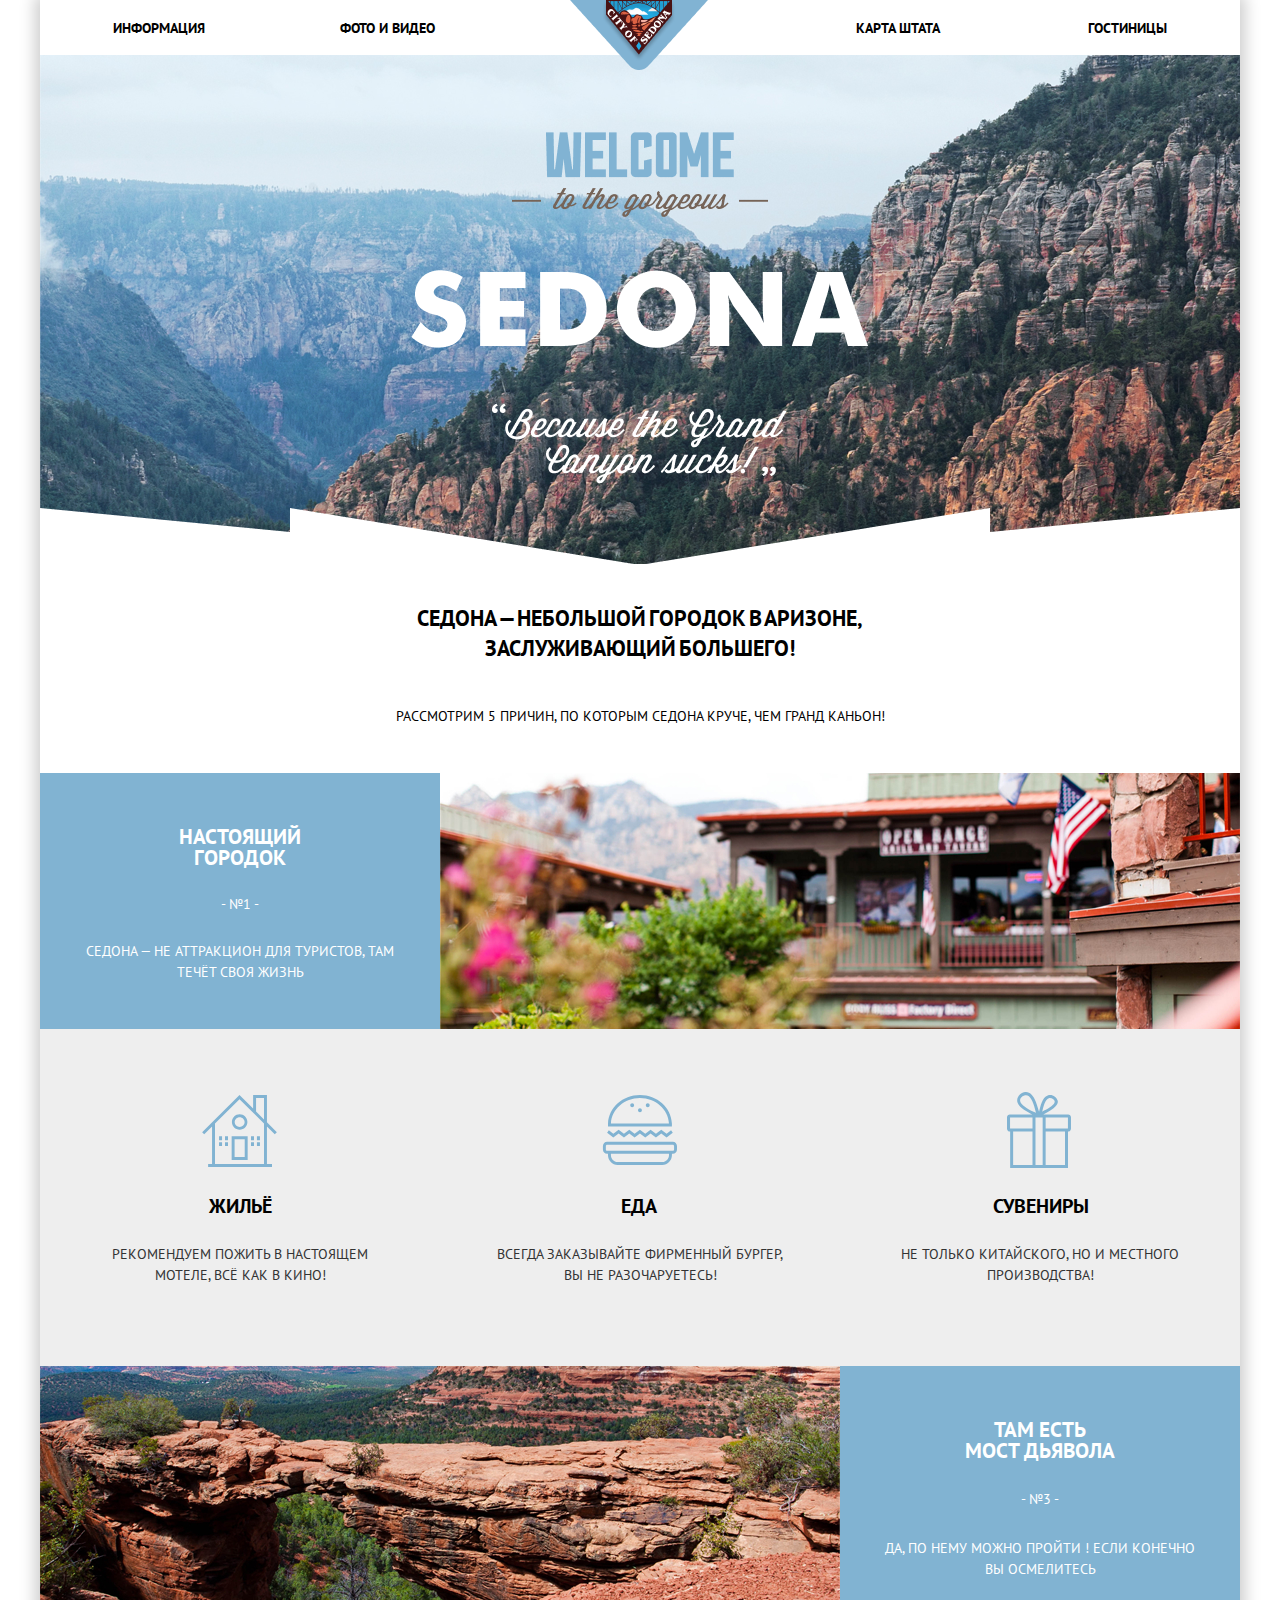
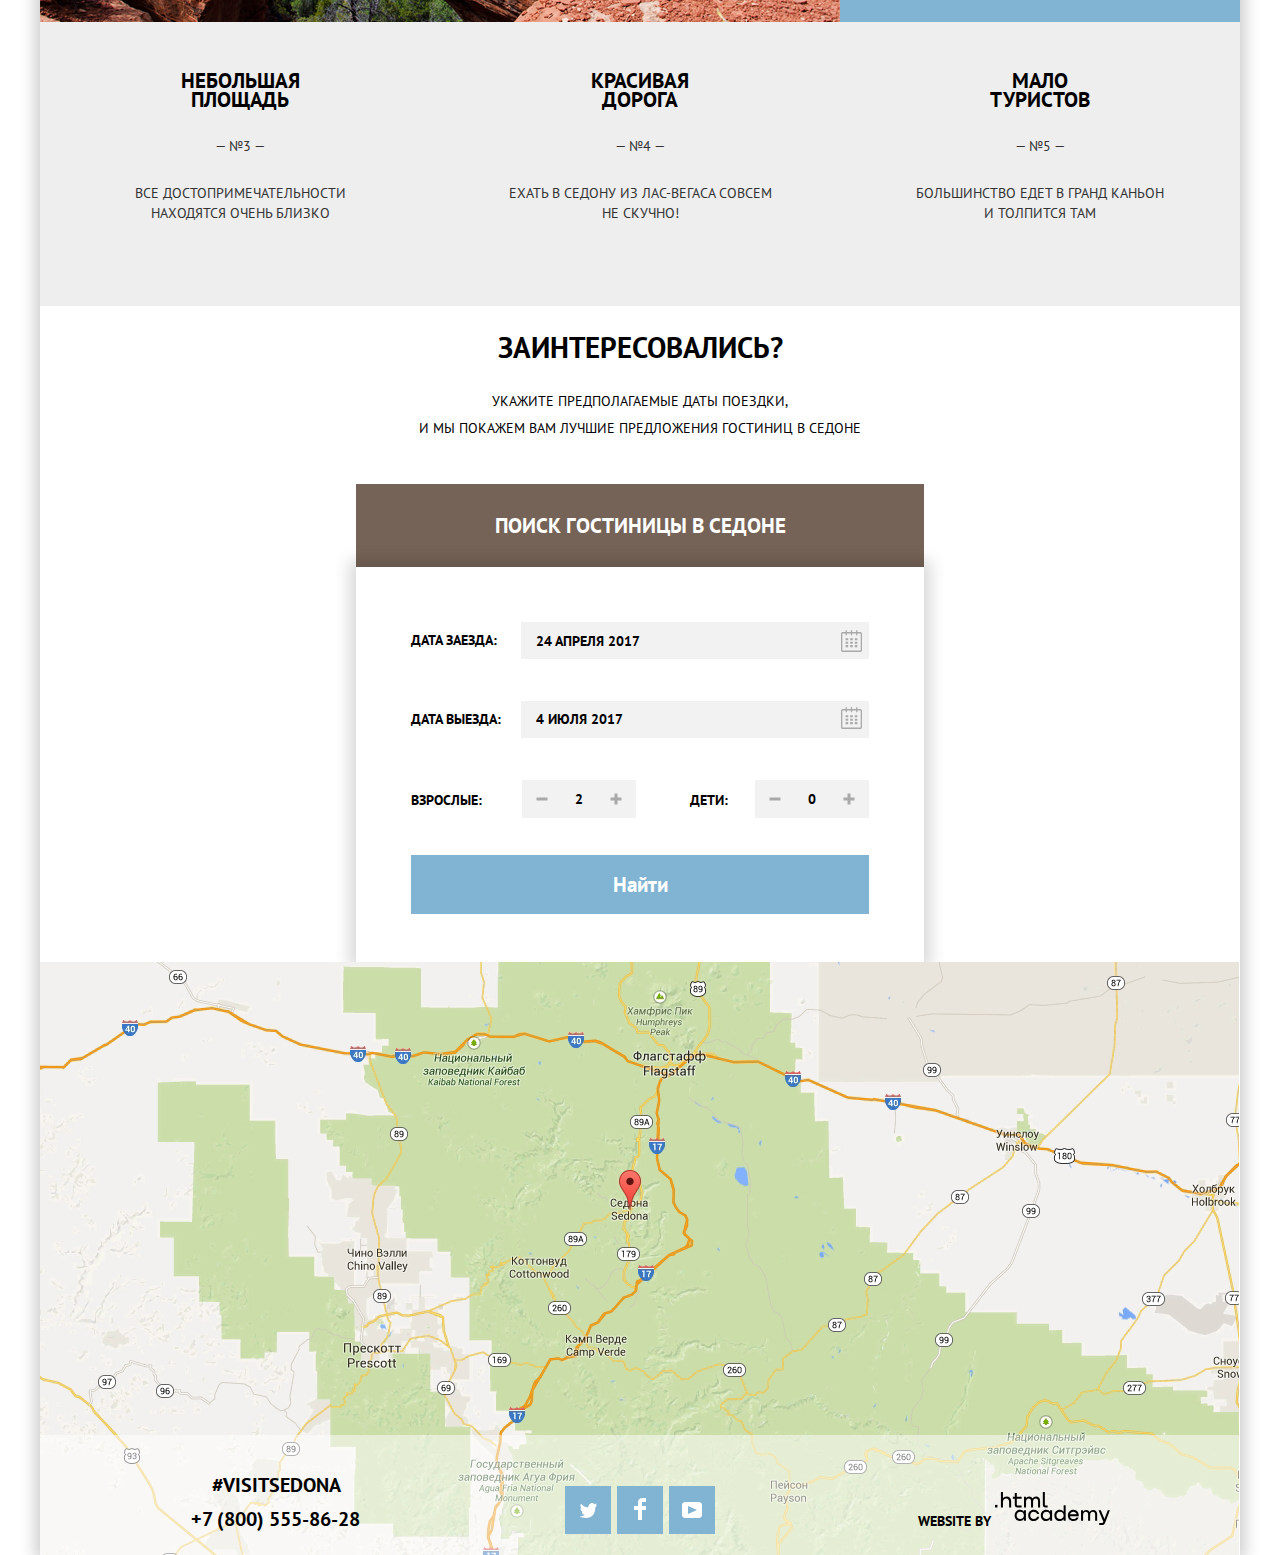
==== index.html @ 6f99e071 "Оформление контента" ====
<!DOCTYPE html>
<html class="page" lang="ru">
  <head>
    <meta charset="utf-8" />
    <title>HTML Academy: Седона</title>
    <link rel="icon" href="images/favicon/favicon.ico" />
    <link rel="preconnect" href="https://fonts.gstatic.com" />
    <link
      href="https://fonts.googleapis.com/css2?family=PT+Sans&display=swap"
      rel="stylesheet"
    />
    <link href="normalize.css" rel="stylesheet" />
    <link href="styles/style.css" rel="stylesheet" />
  </head>

  <body class="page-body">
    <div class="container">
      <header class="main-header width-site">
        <div class="header-logo">
          <a class="main-header-logo" href="index.html">
            <img
              aria-label="Ссылка на главную страницу"
              src="images/logo.png"
              width="138"
              height="70"
              alt="Логотип проекта Седона"
            />
          </a>
        </div>
        <div class="header-inner">
          <nav class="main-navigation">
            <ul class="site-navigation">
              <li><a href="blank.html">Информация</a></li>
              <li><a href="blank.html">Фото и видео</a></li>
              <li><a href="blank.html">Карта штата</a></li>
              <li><a href="catalog.html">Гостиницы</a></li>
            </ul>
          </nav>
        </div>
      </header>

      <main class="container width-site">
        <a class="welcome-img">
          <img src="images/welcome.png" alt="welcome" />
        </a>
        <div class="welcome">
          <h1>
            Седона — небольшой городок в Аризоне,<br />заслуживающий большего!
          </h1>
          <p class="welcome-p">
            Рассмотрим 5 причин, по которым Седона круче, чем гранд каньон!
          </p>
        </div>
        <section class="features">
          <div class="sedona-1">
            <h1>Настоящий<br />городок</h1>
            <p>- №1 -</p>
            <p>
              Седона — не аттракцион для туристов, там<br />течёт своя жизнь
            </p>
          </div>
          <a class="photo">
            <img
              src="images/image_1.jpg"
              width="800"
              height="256"
              alt="Фото атракциона"
            />
          </a>
        </section>
        <section class="ability-3">
          <h2 hidden>Возможности</h2>
          <ul class="features-list">
            <li class="icon-live">
              <a>
                <img
                  class="icons"
                  src="images/icons/icon_1.svg"
                  width="75"
                  height="72"
                  alt="Иконка жилья"
                />
              </a>
              <h1 class="sedona-center icons-text-1">Жильё</h1>
              <p class="sedona-2">
                Рекомендуем пожить в настоящем<br />мотеле, всё как в кино!
              </p>
            </li>
            <li class="icon-burger">
              <a>
                <img
                  class="icons"
                  src="images/icons/icon_2.svg"
                  width="75"
                  height="70"
                  alt="Иконка еды-бургер"
                />
              </a>
              <h1 class="sedona-center icons-text-2">Еда</h1>
              <p class="sedona-2">
                Всегда заказывайте фирменный бургер,<br />вы не разочаруетесь!
              </p>
            </li>
            <li class="icon-souvenirs">
              <a>
                <img
                  class="icons icons-3"
                  src="images/icons/icon_3.svg"
                  width="64"
                  height="77"
                  alt="Иконка сувениры-подарок"
                />
              </a>
              <h1 class="sedona-center icons-text-3">Сувениры</h1>
              <p class="sedona-2">
                Не только китайского, но и местного<br />производства!
              </p>
            </li>
          </ul>
        </section>
        <section class="bridge">
          <a class="bridge-photo">
            <img
              src="images/image_2.jpg"
              width="800"
              height="256"
              alt="фотка мост дьявола"
            />
          </a>
          <div class="sedona-22">
            <h1>Там есть<br />Мост дьявола</h1>
            <p>- №3 -</p>
            <p>Да, по нему можно пройти ! Если конечно<br />вы осмелитесь</p>
          </div>
        </section>
        <section class="news">
          <ul class="news-list">
            <li class="road">
              <h3>Небольшая<br />площадь</h3>
              <p class="news-1">— №3 —</p>
              <p class="news-1">
                Все достопримечательности<br />находятся очень близко
              </p>
            </li>
            <li class="good-road">
              <h3>Красивая<br />дорога</h3>
              <p class="news-1">— №4 —</p>
              <p class="news-1">
                Ехать в седону из лас-вегаса совсем<br />не скучно!
              </p>
            </li>
            <li class="few-tourists">
              <h3>Мало<br />туристов</h3>
              <p class="news-1">— №5 —</p>
              <p class="news-1">
                Большинство едет в гранд каньон<br />и толпится там
              </p>
            </li>
          </ul>
        </section>
        <section>
          <div class="inter">
            <h3>Заинтересовались?</h3>
          </div>
          <div class="inter-2">
            <p>
              Укажите предполагаемые даты поездки,<br />и мы покажем вам лучшие
              предложения гостиниц в седоне
            </p>
          </div>
          <a
            class="button-search-hotel"
            href="blank.html"
            aria-label="Кнопка Поиск гостиницы в Седоне"
            >ПОИСК ГОСТИНИЦЫ В Cедоне</a
          >
        </section>
        <section class="modal">
          <form
            class="search-form search-form-visible"
            action="#"
            method="post"
          >
            <label class="entry" for="date-of-entry">
              Дата заезда:
              <a class="date-of-entry-cal" href="#"
                ><span class="icon-calendar"></span
              ></a>
            </label>
            <input
              type="text"
              name="date-of-entry"
              value="24 апреля 2017"
              id="date-of-entry"
            />
            <div class="icon-calendar">
              <svg
                tabindex="1"
                class="icon-calendar"
                width="21"
                height="23"
                viewBox="0 0 21 23"
                xmlns="http://www.w3.org/2000/svg"
              >
                <path
                  fill-rule="evenodd"
                  clip-rule="evenodd"
                  d="M16.406 3.02498H19.251C20.217 3.02498 21 3.84698 21 4.86198V21.164C21 22.179 20.217 23 19.251 23H1.75C0.784 23 0 22.179 0 21.164V4.86198C0 3.84698 0.784 3.02498 1.75 3.02498H4.593V1.64798C4.593 1.26698 4.887 0.958984 5.25 0.958984C5.612 0.958984 5.906 1.26698 5.906 1.64798V3.02498H9.844V1.64798C9.844 1.26698 10.138 0.958984 10.501 0.958984C10.862 0.958984 11.156 1.26698 11.156 1.64798V3.02498H15.094V1.64798C15.094 1.26698 15.387 0.958984 15.75 0.958984C16.112 0.958984 16.406 1.26698 16.406 1.64798V3.02498ZM19.5646 21.484C19.6466 21.3979 19.691 21.2828 19.688 21.164H19.689V4.86198C19.689 4.60898 19.493 4.40298 19.252 4.40298H16.407V5.78098C16.407 6.16198 16.113 6.46998 15.751 6.46998C15.388 6.46998 15.095 6.16198 15.095 5.78098V4.40298H11.157V5.78098C11.157 6.16198 10.863 6.46998 10.502 6.46998C10.139 6.46998 9.845 6.16198 9.845 5.78098V4.40298H5.907V5.78098C5.907 6.16198 5.613 6.46998 5.251 6.46998C4.888 6.46998 4.594 6.16198 4.594 5.78098V4.40298H1.75C1.50263 4.40953 1.30696 4.61458 1.312 4.86198V21.164C1.30696 21.4114 1.50263 21.6164 1.75 21.623H19.251C19.3698 21.6201 19.4826 21.5701 19.5646 21.484Z"
                />
                <path
                  fill-rule="evenodd"
                  clip-rule="evenodd"
                  d="M4.59399 9.2251H7.21899V11.2911H4.59399V9.2251ZM4.59399 12.6681H7.21899V14.7351H4.59399V12.6681ZM7.21899 16.1121H4.59399V18.1781H7.21899V16.1121ZM9.18799 16.1121H11.813V18.1781H9.18799V16.1121ZM11.813 12.6681H9.18799V14.7351H11.813V12.6681ZM9.18799 9.2251H11.813V11.2911H9.18799V9.2251ZM16.406 16.1121H13.781V18.1781H16.406V16.1121ZM13.781 12.6681H16.406V14.7351H13.781V12.6681ZM16.406 9.2251H13.781V11.2911H16.406V9.2251Z"
                />
              </svg>
              </div>
            <label class="departure" for="date-of-departure">
              Дата выезда:
              <a class="date-of-departure-cal" href="#"
                ><span class="icon-calendar"></span
              ></a>
            </label>
            <input
              type="text"
              name="date-of-departure"
              value="4 июля 2017"
              id="date-of-departure"
            />
            <div class="icon-calendar-2">
              <svg
                tabindex="1"
                class="icon-calendar-2"
                width="21"
                height="23"
                viewBox="0 0 21 23"
                xmlns="http://www.w3.org/2000/svg"
              >
                <path
                  fill-rule="evenodd"
                  clip-rule="evenodd"
                  d="M16.406 3.02498H19.251C20.217 3.02498 21 3.84698 21 4.86198V21.164C21 22.179 20.217 23 19.251 23H1.75C0.784 23 0 22.179 0 21.164V4.86198C0 3.84698 0.784 3.02498 1.75 3.02498H4.593V1.64798C4.593 1.26698 4.887 0.958984 5.25 0.958984C5.612 0.958984 5.906 1.26698 5.906 1.64798V3.02498H9.844V1.64798C9.844 1.26698 10.138 0.958984 10.501 0.958984C10.862 0.958984 11.156 1.26698 11.156 1.64798V3.02498H15.094V1.64798C15.094 1.26698 15.387 0.958984 15.75 0.958984C16.112 0.958984 16.406 1.26698 16.406 1.64798V3.02498ZM19.5646 21.484C19.6466 21.3979 19.691 21.2828 19.688 21.164H19.689V4.86198C19.689 4.60898 19.493 4.40298 19.252 4.40298H16.407V5.78098C16.407 6.16198 16.113 6.46998 15.751 6.46998C15.388 6.46998 15.095 6.16198 15.095 5.78098V4.40298H11.157V5.78098C11.157 6.16198 10.863 6.46998 10.502 6.46998C10.139 6.46998 9.845 6.16198 9.845 5.78098V4.40298H5.907V5.78098C5.907 6.16198 5.613 6.46998 5.251 6.46998C4.888 6.46998 4.594 6.16198 4.594 5.78098V4.40298H1.75C1.50263 4.40953 1.30696 4.61458 1.312 4.86198V21.164C1.30696 21.4114 1.50263 21.6164 1.75 21.623H19.251C19.3698 21.6201 19.4826 21.5701 19.5646 21.484Z"
                />
                <path
                  fill-rule="evenodd"
                  clip-rule="evenodd"
                  d="M4.59399 9.2251H7.21899V11.2911H4.59399V9.2251ZM4.59399 12.6681H7.21899V14.7351H4.59399V12.6681ZM7.21899 16.1121H4.59399V18.1781H7.21899V16.1121ZM9.18799 16.1121H11.813V18.1781H9.18799V16.1121ZM11.813 12.6681H9.18799V14.7351H11.813V12.6681ZM9.18799 9.2251H11.813V11.2911H9.18799V9.2251ZM16.406 16.1121H13.781V18.1781H16.406V16.1121ZM13.781 12.6681H16.406V14.7351H13.781V12.6681ZM16.406 9.2251H13.781V11.2911H16.406V9.2251Z"
                />
              </svg>
            </div>
            <div class="adults">
              <label for="adults">Взрослые:</label>
              <div class="quantity-controls">
                <button class="quantity-less" type="button" title="Меньше">Меньше</button>
                <input type="text" name="adults" id="adults" value="2">
                <button class="quantity-more" type="button" title="Больше">Больше</button>
              </div>
            </div>
            <div class="children">
              <label for="children">Дети:</label>
              <div class="quantity-controls">
                <button class="quantity-less" type="button" title="Меньше">Меньше</button>
                <input type="text" name="children" id="children" value="0">
                <button class="quantity-more" type="button" title="Больше">Больше</button>
              </div>
            </div>
            <button class="btn modal-search-btn" type="submit">
              Найти
            </button>
          </form>
          <a class="map">
            <img src="images/map.jpg" alt="map" />
          </a>
        </section>
      </main>
      <footer class="main-footer">
        <div class="footer-wrapper">
          <section class="footer-contacts">
            <h1>#VISITSEDONA</h1>
            <div>
              <a
                class="footer-phone"
                href="tel:+78005558628"
                aria-label="Номер телефона +78005558628"
                >+7 (800) 555-86-28</a
              >
            </div>
          </section>
          <section class="footer-all">
            <ul class="social-button">
              <li>
                <a class="twitter" href="#">
                  <svg
                    aria-label="логотип twitter"
                    width="17"
                    height="16"
                    viewBox="0 0 17 16"
                    xmlns="http://www.w3.org/2000/svg"
                  >
                    <path
                      d="M10.95 1.14409C12.635 0.648089 13.934 1.41409 14.527 2.32309C15.2 2.09209 15.858 1.84209 16.538 1.61509C16.5249 2.30145 16.2117 2.94761 15.681 3.38309C16.366 3.55309 16.985 2.89209 16.985 2.89209C16.816 3.89209 15.979 4.68009 15.422 4.91609C15.191 11.6661 12.247 16.1331 5.34501 15.9981H4.89901C4.48901 15.9981 0.735007 15.5381 0.00100708 14.1111C2.27201 14.3071 3.89401 13.6891 4.69401 12.9341C3.73401 12.6341 2.01501 12.4571 1.71501 9.98409C2.06401 10.0901 2.27901 10.2121 2.90501 10.1031C1.70501 9.24709 0.374007 8.53009 0.448007 6.33009C0.733007 6.65809 1.51501 6.86609 1.78801 6.80209C1.08501 6.56109 -0.181993 3.44209 0.894007 1.85009C2.71201 3.70409 4.62901 5.45609 8.04601 5.62309C8.25401 3.33009 9.18301 1.79309 10.95 1.14409Z"
                      fill="white"
                    />
                  </svg>
                </a>
              </li>
              <li>
                <a class="fb" href="#">
                  <svg
                    aria-label="Логотип Facebook"
                    width="12"
                    height="22"
                    viewBox="0 0 12 22"
                    xmlns="http://www.w3.org/2000/svg"
                  >
                    <path
                      d="M12 4V0H8C5.79086 0 4 1.79086 4 4V8H0V12H4V22H8V12H12V8H8V4H12Z"
                      fill="white"
                    />
                  </svg>
                </a>
              </li>
              <li>
                <a class="youtube" href="#">
                  <svg
                    aria-label="Логотип youtube"
                    width="20"
                    height="16"
                    viewBox="0 0 20 16"
                    xmlns="http://www.w3.org/2000/svg"
                  >
                    <path
                      fill-rule="evenodd"
                      clip-rule="evenodd"
                      d="M3 0H17C18.65 0 20 1.35 20 3V13C20 14.65 18.65 16 17 16H3C1.35 16 0 14.65 0 13V3C0 1.35 1.35 0 3 0ZM6.027 4.002V11.998L15.014 8L6.027 4.002Z"
                      fill="white"
                    />
                  </svg>
                </a>
              </li>
            </ul>
          </section>
          <div class="footer-name">
            <a class="footer-copyright" href="#">
              <b class="website">website by</b>
              <svg
                width="115"
                height="34"
                viewBox="0 0 115 34"
                xmlns="http://www.w3.org/2000/svg"
              >
                <g clip-path="url(#clip0)">
                  <path d="M0 12.8806V15.4567H2.45789V12.8806H0Z" />
                  <path
                    d="M11.6466 4.52965C10.0863 4.52965 8.82534 5.23807 8.03454 6.26851H7.94905V0H5.91864V15.4566H7.94905V10.1541C7.94905 8.02886 9.27418 6.50466 11.2191 6.50466C13.0572 6.50466 14.1258 7.87858 14.1258 9.72478V15.4566H16.1563V9.35984C16.1563 6.41878 14.3396 4.52965 11.6466 4.52965Z"
                  />
                  <path
                    d="M26.6171 4.8303H21.8083V1.07349H19.7778V4.8303H17.8543V6.80531H19.7778V12.7947C19.7778 14.5121 20.7396 15.4567 22.4708 15.4567H26.6171V13.4602H22.8769C22.193 13.4602 21.8083 13.0738 21.8083 12.4083V6.80531H26.6171V4.8303Z"
                  />
                  <path
                    d="M41.1215 4.55103C39.497 4.55103 38.2576 5.34532 37.5736 6.61191H37.5095C36.8897 5.3668 35.7356 4.55103 34.154 4.55103C32.7434 4.55103 31.6746 5.30238 31.0336 6.35431H30.948V4.83011H29.0031V15.4565H31.0336V10.0038C31.0336 8.00729 32.0806 6.54752 33.6624 6.50458C35.1584 6.46164 36.0347 7.53502 36.0347 9.14507V15.4565H38.0652V9.83203C38.0652 7.44915 39.4758 6.50458 40.6941 6.50458C42.1688 6.50458 43.0452 7.53502 43.0452 9.14507V15.4565H45.0754V8.9304C45.0754 6.35431 43.6221 4.55103 41.1215 4.55103Z"
                  />
                  <path
                    d="M47.8272 12.7088C47.8272 14.4476 48.8104 15.4566 50.627 15.4566H52.636V13.4816H50.9262C50.2422 13.4816 49.8574 13.0952 49.8574 12.4297V0H47.8272V12.7088Z"
                  />
                  <path
                    d="M28.9048 19.7063H28.8192C28.027 18.6392 26.7424 17.8923 25.0295 17.8709C21.882 17.8282 19.6338 20.1544 19.6338 23.441C19.6338 26.749 21.9248 29.0752 25.008 29.0326C26.7637 29.0111 28.027 28.2215 28.8192 27.0903H28.9048V28.7336H30.9176V18.1697H28.9048V19.7063ZM25.3077 27.0691C23.081 27.0691 21.6679 25.4471 21.6679 23.441C21.6679 21.435 23.081 19.813 25.3077 19.813C27.4703 19.813 28.8836 21.435 28.8836 23.441C28.8836 25.4259 27.4703 27.0691 25.3077 27.0691Z"
                  />
                  <path
                    d="M44.2094 22.0111C43.7169 19.6208 41.5972 17.8708 38.8138 17.8708C35.4523 17.8708 33.2042 20.3251 33.2042 23.4409C33.2042 26.5567 35.4523 29.0325 38.8138 29.0325C41.5972 29.0325 43.7169 27.2397 44.2094 24.8281H42.0898C41.6616 26.1727 40.3983 27.0903 38.8353 27.0903C36.6513 27.0903 35.238 25.447 35.238 23.4409C35.238 21.4349 36.6513 19.8129 38.8353 19.8129C40.4624 19.8129 41.6616 20.7733 42.0898 22.0111H44.2094Z"
                  />
                  <path
                    d="M55.0836 19.7063H54.998C54.2058 18.6392 52.921 17.8923 51.208 17.8709C48.0606 17.8282 45.8125 20.1544 45.8125 23.441C45.8125 26.749 48.1035 29.0752 51.1866 29.0326C52.9425 29.0111 54.2058 28.2215 54.998 27.0903H55.0836V28.7336H57.0962V18.1697H55.0836V19.7063ZM51.4865 27.0691C49.2596 27.0691 47.8465 25.4471 47.8465 23.441C47.8465 21.435 49.2596 19.813 51.4865 19.813C53.6491 19.813 55.0621 21.435 55.0621 23.441C55.0621 25.4259 53.6491 27.0691 51.4865 27.0691Z"
                  />
                  <path
                    d="M68.6538 19.813H68.5682C67.776 18.6819 66.4483 17.8923 64.7568 17.871C61.6738 17.8283 59.3827 20.1545 59.3827 23.4624C59.3827 26.749 61.6309 29.0753 64.7783 29.0326C66.4483 29.0111 67.776 28.2642 68.5468 27.1972H68.6538V28.7336H70.6665V13.3679H68.6538V19.813ZM65.0568 27.0904C62.8298 27.0904 61.4168 25.4685 61.4168 23.4624C61.4168 21.4563 62.8298 19.8343 65.0568 19.8343C67.2193 19.8343 68.6324 21.4776 68.6324 23.4624C68.6324 25.4685 67.2193 27.0904 65.0568 27.0904Z"
                  />
                  <path
                    d="M78.3297 17.8708C75.0752 17.8708 72.8483 20.3678 72.8483 23.4623C72.8483 26.4714 74.9467 29.0325 78.3724 29.0325C80.8561 29.0325 82.8475 27.6879 83.5541 25.447H81.4342C80.9634 26.4502 79.8286 27.0903 78.4582 27.0903C76.5312 27.0903 75.1608 25.8098 75.0109 24.1666H83.7682C84.0464 20.6452 81.8412 17.8708 78.3297 17.8708ZM78.2868 19.8129C79.9783 19.8129 81.2416 20.8586 81.5627 22.3739H75.0538C75.3535 20.88 76.6168 19.8129 78.2868 19.8129Z"
                  />
                  <path
                    d="M98.1985 17.8921C96.5713 17.8921 95.3295 18.6817 94.6443 19.9409H94.5799C93.9591 18.703 92.8029 17.8921 91.2184 17.8921C89.8054 17.8921 88.7347 18.639 88.0924 19.6848H88.0068V18.1695H86.0583V28.7334H88.0924V23.3128C88.0924 21.328 89.1417 19.8768 90.7261 19.8341C92.2247 19.7915 93.1028 20.8585 93.1028 22.4591V28.7334H95.1368V23.1421C95.1368 20.7732 96.5499 19.8341 97.7703 19.8341C99.2477 19.8341 100.125 20.8585 100.125 22.4591V28.7334H102.16V22.2457C102.16 19.6848 100.704 17.8921 98.1985 17.8921Z"
                  />
                  <path
                    d="M109.441 27.0477L105.801 18.1697H103.553L108.392 29.7368L108.371 29.7794C108.028 30.6544 107.643 30.9745 106.701 30.9745H104.196V33.0019H106.701C108.542 33.0019 109.527 32.1696 110.212 30.3769L114.88 18.1697H112.803L109.441 27.0477Z"
                  />
                </g>
                <defs>
                  <clipPath id="clip0">
                    <rect width="115" height="33.0294" fill="white" />
                  </clipPath>
                </defs>
              </svg>
            </a>
          </div>
        </div>
      </footer>
    </div>
  </body>
</html>
---- styles/style.css ----
:root {
  --basic-black: #000000;
  --basic-gray: #333333;
  --basic-ligt-blue: #137daa;
  --basic-hover: #669ec0;
  --basic-darker-blue: #81b3d2;
  --blue: #5496bd;
  --basic-white: #ffffff;
  --basic-gray-white: #f2f2f2;
  --basic-extra-gray: #cacaca;
  --basic-ligt-gray: #a9a9a9;
  --basic-gray-light: #ababab;
  --color-white: #bdbbbc;
  --basic-brown: #491213;
  --light-brown: #766357;
  --light-brown-two: #604e43;
  --light-brown-three: #503e33;
}
body {
  min-width: 1200px;
  margin: 0;
  padding: 0;
  font-family: "PT Sans", Arial, sans-serif;
  font-size: 14px;
  line-height: 21px;
  color: var(--basic-black);
  text-transform: uppercase;
  background-color: var(--basic-white);
  min-height: 100%;
  display: grid;
  grid-template-rows: min-content 1fr min-content;
  align-content: start;
}

.page {
  height: 100%;
}

a {
  text-decoration: none;
}

img {
  max-width: 100%;
  height: auto;
}

.main-navigation {
  font-size: 14px;
  line-height: 26px;
  padding: 0 70px;
  color: var(--basic-black);
  background-color: transparent;
}

.site-navigation,
.news-list,
.social-button,
.examples-house-hotel,
.sort a,
.ability-list,
.sort {
  list-style: none;
}

.examples-house-hotel {
  display: block;
  margin: 0;
}

.site-navigation-current a:not([href]) {
  background-color: var(--basic-white);
}

.site-navigation a,
.user-navigation a,
.website {
  color: var(--basic-black);
}

.site-navigation a:hover,
.house:hover {
  color: var(--basic-darker-blue);
}

nav {
  display: block;
}

.header-logo {
  position: absolute;
  top: 0;
  left: 0;
  right: 0;
  margin: auto;
  width: 140px;
}

.sort a {
  color: var(--basic-black);
  opacity: 0.3;
  text-decoration: underline;
  text-decoration-style: dotted;
}

.sort a:hover {
  color: var(--basic-darker-blue);
  opacity: 1;
  text-decoration: underline;
  text-decoration-style: dotted;
}

.sort a:focus {
  color: var(--basic-black);
  opacity: 1;
  text-decoration: underline;
  text-decoration-style: dotted;
}

.site-navigation a:focus,
.house:focus h3 {
  color: var(--basic-black);
  mix-blend-mode: normal;
  opacity: 0.3;
}

.main-footer {
  color: var(--basic-black);
  background-color: var(--basic-white);
  display: grid;
  grid-template-columns: 1fr 1fr 1fr;
  grid-template-areas: "footer-contacts social-button footer-copyrigh";
  align-items: center;
  position: relative;
  z-index: 1;
  width: 1200px;
  margin: 0 auto;
  margin-right: auto;
  margin-left: auto;
}

.footer-phone,
.sedona-center {
  color: var(--basic-black);
  margin-left: -21px;
  font-size: 20px;
}

.sedona-2 {
  color: #333333;
}

.footer-wrapper {
  bottom: 0;
  height: 120px;
  background: rgba(255, 255, 255, 0.5);
  -webkit-box-align: center;
  -ms-flex-align: center;
  align-items: center;
  display: flex;
  margin-top: -120px;
  width: 1200px;
  margin-left: auto;
  display: grid;
  grid-template-columns: 1fr 1fr 1fr;
  grid-template-areas: "footer-contacts social-button footer-copyrigh";
  align-items: center;
}

.map img {
  display: block;
}

.button-house-1 {
  background-color: var(--basic-darker-blue);
  width: 110px;
  height: 27px;
  text-align: center;
  margin-bottom: 3px;
  margin-right: 6px;
  border: 0;
  color: var(--basic-white);
  font-size: 14px;
  line-height: 21px;
  text-transform: uppercase;
  font-weight: bold;
}

.button-house-2 {
  background-color: var(--light-brown);
  width: 142px;
  height: 27px;
  text-align: center;
  margin-right: -28px;
  border: 0;
  color: var(--basic-white);
  font-size: 14px;
  line-height: 21px;
  text-transform: uppercase;
  font-weight: bold;
}

.bh {
  margin-left: 30px;
  display: flex;
  margin-bottom: 8px;
}

.button-house-2:hover {
  background-color: var(--light-brown-two);
  cursor: pointer;
}

.button-house-2:focus {
  background-color: var(--light-brown-three);
}

.button-house-1:hover {
  background-color: var(--basic-hover);
  cursor: pointer;
}

.button-house-1:focus {
  background-color: var(--blue);
}

.icons {
  margin-left: -2px;
  margin-top: 6px;
}

.icons-3 {
  margin-top: 3px;
}

.map {
  position: relative;
}

.button-search-hotel {
  background-color: var(--light-brown);
  color: var(--basic-white);
  max-width: 568px;
  width: 100%;
  display: block;
  text-align: center;
  margin-top: 42px;
  font-size: 21px;
  font-weight: bold;
  line-height: 31px;
  padding: 26px 0;
  position: relative;
  left: 50%;
  transform: translate(-50%, 0);
}

.button-search-hotel:hover {
  background-color: var(--light-brown-two);
}

.house,
.footer-shell {
  color: var(--basic-black);
  list-style: none;
  font-size: 18px;
}

.inter {
  text-align: center;
  font-size: 25px;
  line-height: 24px;
  font-style: normal;
}

.inter h3 {
  font-weight: 700;
}

.inter-2 {
  text-align: center;
  font-family: "PT Sans", Arial, sans-serif;
  font-style: normal;
  font-size: 14px;
  line-height: 27px;
  color: #000000;
}

.twitter {
  background-color: var(--basic-darker-blue);
  background-position: center;
  background-size: cover;
  width: 46px;
  max-height: 48px;
  display: block;
  text-align: center;
  padding: 16px 0;
  box-sizing: border-box;
  margin-right: 6px;
}

.fb {
  background-color: var(--basic-darker-blue);
  background-position: center;
  background-size: cover;
  width: 46px;
  max-height: 48px;
  display: block;
  text-align: center;
  padding: 12px 0;
  box-sizing: border-box;
  margin-right: 6px;
}

.youtube {
  background-color: var(--basic-darker-blue);
  background-position: center;
  background-size: cover;
  width: 46px;
  max-height: 48px;
  display: block;
  text-align: center;
  padding: 16px 0;
  box-sizing: border-box;
}

.twitter:hover,
.fb:hover,
.youtube:hover {
  background-color: var(--basic-hover);
}

.twitter:focus,
.fb:focus,
.youtube:focus {
  background: var(--blue);
}

.footer-copyright:hover {
  color: var(--basic-darker-blue);
}

.lol {
  padding: 0;
  margin: 0;
  background-position: center;
  background-size: cover;
}

.footer-copyright:hover {
  fill: var(--basic-darker-blue);
}

.footer-copyright:focus {
  fill: var(--color-white);
}

.main-header {
  margin-bottom: 70px;
  display: grid;
  position: relative;
  font-weight: bold;
  box-shadow: 0px -10px 15px 10px rgb(0 1 1 / 20%);
}

.main-header ul {
  display: flex;
  margin: 0;
}

ul {
  padding: 0;
  align-items: center;
  min-height: 55px;
}

.site-navigation li:nth-child(1) {
  margin-right: auto;
  padding-left: 3px;
}

.site-navigation li:nth-child(2) {
  margin-right: auto;
  padding-right: 150px;
}

.site-navigation li:nth-child(3) {
  margin-left: auto;
  padding-right: 13px;
}

.site-navigation li:nth-child(4) {
  margin-left: auto;
  padding-right: 3px;
}

.footer-all {
  display: flex;
  justify-content: center;
  margin-left: -90px;
  margin-top: 8px;
}

.container {
  margin: 0 auto;
  margin-right: auto;
  margin-left: auto;
  box-shadow: 0px 0px 15px 5px rgb(0 1 1 / 20%);
}

.shadow {
  box-shadow: 0px 0px 15px 5px rgb(0 1 1 / 20%);
}

.width-site {
  width: 1200px;
  margin: 0 auto;
  margin-right: auto;
  margin-left: auto;
  box-shadow: none;
}

.features {
  display: grid;
  grid-template-columns: 1fr 1fr;
}

.news-list {
  margin: 0;
  padding: 0;
  display: grid;
  grid-template-columns: 1fr 1fr 1fr;
}

.features-list {
  display: grid;
  grid-template-columns: 1fr 1fr 1fr;
  width: 1200px;
  background-color: #eeeeee;
  margin-bottom: 0;
  margin: 0;
  list-style: none;
}

.icon-live,
.icon-burger,
.icon-souvenirs {
  width: 400px;
  min-height: 285px;
  text-align: center;
  margin-top: 60px;
  background-color: #eeeeee;
}

.road,
.good-road,
.few-tourists {
  min-height: 256px;
  text-align: center;
  line-height: 19px;
  font-size: 18px;
  padding-top: 28px;
  background-color: #eeeeee;
}

.news-1 {
  color: #333333;
  font-size: 14px;
  line-height: 20px;
}

.features-list p,
.news-list p {
  margin: 0 10px;
  margin-top: 27px;
}

.icons-text-1 {
  margin-left: 0px;
  margin-top: 23px;
}

.icons-text-2 {
  margin-left: -2px;
  margin-top: 25px;
}

.icons-text-3 {
  margin-left: 1px;
  margin-top: 22px;
}

.photo {
  display: grid;
}

.bridge-photo {
  display: grid;
}

.bridge {
  display: grid;
  grid-template-columns: 1fr 1fr;
}

.footer-contacts {
  max-width: 327px;
  max-height: 121px;
  justify-content: left;
  margin-left: 172px;
  margin-top: 4px;
  font-size: 10px;
  font-weight: bold;
}

.social-button {
  display: inline-flex;
  justify-content: center;
  max-width: 400px;
  max-height: 120px;
  margin-top: 36px;
  margin-left: 90px;
  text-align: center;
}

.footer-name {
  max-width: 200px;
  max-height: 120px;
  margin-left: 78px;
  margin-top: 33px;
}

.amara-h {
  margin-bottom: 23px;
  margin-top: 0px;
}

.villas-h {
  margin-bottom: 8px;
  margin-left: -1px;
}

.hotel-villas {
  margin-left: 21px;
}

.bh-villas {
  margin-bottom: 3px;
}

.desert-h {
  margin-top: 0;
  margin-left: -2px;
}

.type-home-2 {
  box-sizing: border-box;
  min-height: 215px;
  max-height: 217px;
  max-width: 1200px;
  color: #ffffff;
  background: #5d7284;
  background-repeat: no-repeat;
  background-position: center;
  background-image: url("../images/background-filter.png");
}

.found,
.sort,
.sort-1,
.sort-selector,
.sorting-price-list {
  display: flex;
  margin-right: 0px;
  margin-left: 42px;
  align-items: center;
  box-sizing: border-box;
  -webkit-box-sizing: border-box;
  -moz-box-sizing: border-box;
  box-sizing: border-box;
}

.sort li {
  margin-right: 32px;
  font-size: 12px;
  margin-top: -3px;
}

.ability-1 {
  display: inline-flex;
  margin-top: 5px;
}

.type-home-2 {
  height: 125px;
}

.button-see-1 {
  display: flex;
  justify-content: center;
}

.hauses-preice {
  display: flex;
  width: 1200px;
  height: 147px;
  justify-content: space-between;
  display: flex;
  align-items: center;
  border-bottom: 1px solid #e5e5e5;
}

.submit-house {
  max-width: 256px;
}

.sort-selector {
  border-bottom: 1px solid #e5e5e5;
  width: 1200px;
  margin: 0;
  padding-left: 60px;
  max-height: 85px;
  padding-left: 63px;
  padding-top: 14px;
}

.sort-text {
  margin-left: 6px;
  font-size: 12px;
  margin-top: 9px;
}

.hause-img {
  margin: 0 0 0 72px;
  padding: 0px;
  display: flex;
  flex-flow: row nowrap;
  align-items: center;
}

.text-stars {
  color: #666666;
  background-color: #f6f6f6;
  width: 110px;
  height: 27px;
  text-align: center;
  font-size: 13px;
  font-family: "PT Sans", Arial, sans-serif;
  font-style: normal;
  font-weight: normal;
  font-size: 14px;
  line-height: 21px;
  padding-top: 4px;
  margin-right: 70px;
}

.stars-images {
  margin-right: 71px;
  margin-bottom: 43px;
}

.hotel-text-1 {
  display: flex;
  margin-left: 29px;
  line-height: 9px;
  margin-bottom: 8px;
}

.hotel-text-2 {
  display: flex;
  margin-left: 29px;
  line-height: 9px;
  margin-bottom: 8px;
  width: 250px;
}

.hotel-text-3 {
  display: flex;
  margin-left: 7px;
  line-height: 9px;
  margin-bottom: 7px;
  width: 250px;
}

.text-desert {
  margin-right: 62px;
  margin-top: 0px;
  color: #333333;
  font-family: "PT Sans", Arial, sans-serif;
  font-style: normal;
  font-weight: normal;
  font-size: 14px;
}

.text-3 {
  margin-right: 37px;
  margin-top: 0px;
  color: #333333;
  font-family: "PT Sans", Arial, sans-serif;
  font-style: normal;
  font-weight: normal;
  font-size: 14px;
}

.hause-img-1 {
  display: flex;
  align-items: center;
}

.stars-img {
  margin-left: 552px;
  text-align: right;
}

.name-hause {
  margin-bottom: -5px;
  margin-left: 29px;
}

.sedona-1 {
  width: 400px;
  min-height: 256px;
  text-align: center;
  display: flex;
  flex-direction: column;
  background-color: #81b3d2;
  color: #fff;
  font-family: "PT Sans";
  font-style: normal;
  line-height: 21px;
  align-items: center;
  text-transform: uppercase;
  margin-top: -8px;
}

.sedona-22 {
  width: 400px;
  min-height: 256px;
  text-align: center;
  display: flex;
  flex-direction: column;
  background-color: #81b3d2;
  color: #fff;
  font-family: "PT Sans";
  font-style: normal;
  line-height: 21px;
  align-items: center;
  text-transform: uppercase;
  margin-top: -8px;
}

.sedona-1 h1 {
  margin-top: 53px;
  font-size: 21px;
}

.sedona-1 p {
  margin-top: 12px;
}

.sedona-22 h1 {
  margin-top: 53px;
  font-size: 21px;
}

.photo,
.bridge-photo {
  width: 800px;
  min-height: 256px;
  margin-top: -8px;
}

.visually-hidden {
  position: absolute;
  width: 1px;
  height: 1px;
  margin: -1px;
  border: 0;
  padding: 0;
  white-space: nowrap;
  clip-path: inset(100%);
  clip: rect(0 0 0 0);
  overflow: hidden;
}

.selection-post {
  display: flex;
  padding: 0 72px;
  margin-left: 50px;
  margin-right: 72px;
  padding-bottom: 7px;
  width: 1056px;
}

.ability ul {
  width: 256px;
  margin-top: 24px;
  line-height: 25px;
  margin-left: -9px;
  list-style: none;
}

.ability-1 ul {
  width: 274px;
  list-style: none;
  margin-top: 48px;
  margin-left: -49px;
  line-height: 25px;
}

.filter-option label {
  position: relative;
  display: block;
  cursor: pointer;
  user-select: none;
  margin-top: 20px;
  max-width: 50px;
  font-style: "PT Sans";
  font-style: normal;
  font-size: 13px;
  display: flex;
  align-items: center;
  text-transform: uppercase;
}

.filter-input-checkbox + label::before {
  content: "";
  position: absolute;
  left: -42px;
  top: 0;
  min-width: 25px;
  min-height: 25px;
  background-repeat: no-repeat;
  background-image: url(../images/checkbox-off.svg);
}

.filter-input-checkbox:checked + label::before {
  content: "";
  position: absolute;
  top: 0;
  left: -42px;
  width: 29px;
  height: 30px;
  background-repeat: no-repeat;
  background-image: url("../images/checkbox-on.svg");
}

.ability-text {
  width: 180px;
  margin-left: -49px;
  font-size: 16px;
  margin-top: 28px;
}

.ability-text-1 {
  width: 90px;
  margin-left: -42px;
  font-size: 16px;
  margin-top: 22px;
}

.filter-range {
  width: 315px;
  margin: 26px auto;
  padding-left: 116px;
  color: #ffffff;
  text-transform: uppercase;
}

.filter-range-title {
  margin-bottom: 9px;
  font-weight: 600;
  font-size: 16px;
  line-height: 21px;
}

.price-controls {
  position: relative;
  height: 36px;
  margin-bottom: 20px;
  font-size: 0;
  border: 2px solid #ffffff;
  border-radius: 2px;
}

.price-controls::after {
  content: "";
  position: absolute;
  top: 50%;
  left: 50%;
  width: 2px;
  height: 22px;
  background: #ffffff;
  transform: translate(-50%, -50%);
}

.price-controls label {
  display: inline-block;
  font-size: 14px;
  line-height: 38px;
}

.price-controls .min-price {
  margin-left: 63px;
}

.price-controls .max-price {
  width: 90px;
  margin-left: 75px;
}

.price-controls input {
  width: 50px;
  margin: 0;
  color: inherit;
  font: inherit;
  background: none;
  border: none;
  outline: none;
}

.range-controls {
  position: relative;
  margin-bottom: 32px;
}

.range-controls .scale {
  height: 2px;
  background: rgba(255, 255, 255, 0.3);
}

.range-controls .bar {
  width: 80%;
  height: 2px;
  background: #ffffff;
}

.range-toggle {
  position: absolute;
  top: -9px;
  width: 4px;
  height: 4px;
  background: #ababab;
  border: 8px solid #ffffff;
  border-radius: 50%;
  box-shadow: 0 2px 1px 0 rgba(0, 1, 1, 0.2);
  cursor: pointer;
}

.range-toggle:hover {
  border: 10px solid var(--basic-white);
}

.range-toggle-min {
  left: 0;
}

.range-toggle-max {
  left: 80%;
}

.btn-transparent {
  display: block;
  margin: 0 auto;
  padding: 6px 33px;
  margin-right: 94px;
  font-size: 14px;
  line-height: 20px;
  color: #ffffff;
  text-transform: uppercase;
  background: transparent;
  border: 2px solid #ffffff;
  border-radius: 2px;
  outline: none;
  cursor: pointer;
}

.btn-transparent:hover {
  color: #000000;
  background: #ffffff;
}

.sorting-price {
  position: absolute;
  width: 1px;
  color: #cacaca;
  margin-left: 1040px;
  margin-top: 245px;
  display: flex;
}

.icon-up:hover {
  color: var(--basic-black);
}

.icon-down:hover {
  color: var(--basic-black);
  cursor: pointer;
}

.icon-up:active {
  color: #81b3d2;
}

.icon-down:active {
  color: #81b3d2;
}

.sorting-price-list {
  -webkit-box-pack: end;
  -webkit-justify-content: flex-end;
  -ms-flex-pack: end;
  justify-content: flex-end;
}

.sorting-price-list li {
  display: block;
  margin-left: -20px;
  margin-top: 9px;
  height: 268px;
  width: 43px;
  font-size: 15px;
}

.sorting-price-list a {
  background-color: transparent;
}

.sorting-price-list span {
  color: #cccccc;
  line-height: 20px;
}

.icon-up::before {
  content: "\25b2";
}

.icon-down::before {
  content: "\25bc";
}

.welcome {
  width: 1200px;
  margin-top: -198px;
  text-align: center;
  line-height: 30px;
  font-size: 11px;
  padding-bottom: 63px;
  word-spacing: -3px;
}

.welcome-p {
  display: block;
  margin-top: 38px;
  margin-bottom: -13px;
  word-spacing: 0px;
  font-size: 14px;
}

.welcom h1 {
  color: #000000;
  font-family: "PT Sans", Arial, sans-serif;
  font-size: 21px;
  font-weight: bold;
  line-height: 26px;
  margin-top: 11px;
  margin-bottom: 27px;
}

.welcom p {
  line-height: 26px;
  margin-bottom: 0px;
}

.search-form {
  box-sizing: border-box;
  display: -webkit-box;
  display: -webkit-flex;
  display: -ms-flexbox;
  display: flex;
  -webkit-flex-wrap: wrap;
  -ms-flex-wrap: wrap;
  flex-wrap: wrap;
  -webkit-box-pack: justify;
  -webkit-justify-content: space-between;
  -ms-flex-pack: justify;
  justify-content: space-between;
  position: relative;
  top: 0;
  left: 50%;
  margin-left: -284px;
  padding: 55px;
  width: 568px;
  height: 395px;
  background: #ffffff;
  font-weight: bold;
  line-height: 26px;
  box-shadow: 0px 0px 15px 7px rgb(0 1 1 / 15%);
}

.search-form input[name="date-of-entry"], .search-form input[name="date-of-departure"] {
    padding-left: 15px;
    position: relative;
}

.search-form input[name="date-of-entry"]:hover, .search-form input[name="date-of-departure"]:hover {
  background-color: #ebebeb;
}

.search-form input[name="date-of-entry"]:focus, .search-form input[name="date-of-departure"]:focus {
  background-color: var(--basic-white);
  outline: 2px solid #e5e5e5;
}

.search-form .entry, .search-form .departure {
    padding-top: 5px;
    margin-bottom: 10px;
}

.search-form-visible {
    display: flex;
}

.search-form input {
  border: none;
  background-color: rgb(242, 242, 242);
  height: 35px;
  width: 331px;
  text-transform: uppercase;
}

button, input, select, textarea {
  font: inherit;
  margin: 0;
}

.search-form .amount {
  display: flex;
  justify-content: space-between;
  align-items: center;
  height: 40px;
  width: 458px;
  box-sizing: border-box;
}

.modal-adults {
  max-width: 44px;
}

.amount button[name="minus-adult"] {
    margin-left: 40px;
}

.icon-calendar:hover, .icon-calendar-2:hover {
  fill: var(--basic-black);
  cursor: pointer;
}

.icon-calendar:focus, .icon-calendar-2:focus {
  fill: var(--basic-darker-blue);
  cursor: pointer;
  outline: none;
}

.icon-calendar {
  fill: var(--basic-ligt-gray);
  position: absolute;
  margin-left: 215px;
  bottom: 155px;
}

.icon-calendar-2 {
  fill: var(--basic-ligt-gray);
  position: absolute;
  margin-left: 215px;
  margin-top: 42px;
}

.adults{
  float: left;
  width: 50%;
}
.adults label{
  display: inline-block;
  margin-top: 7px;
  vertical-align: baseline;
}
.children{
  float: right;
  width: 50%;
}
.children label{
  display: inline-block;
  margin-top: 7px;
  margin-left: 22%;
  vertical-align: baseline;
}
.quantity-controls{
  float: right;
  width: 114px;
  height: 38px;
  font-size: 0;
  background-color: #f2f2f2;
}
.adults .quantity-controls{
  margin-right: 4px;
}
.quantity-controls input{
  display: inline-block;
  width: 34px;
  height: inherit;
  border: 2px solid #f2f2f2;
  padding: 4px 0;
  padding-left: 11px;
  box-sizing: border-box;
  vertical-align: top;
  font-size: 14px;
  line-height: 26px;
  font-weight: bold;
  background: none;
  outline: none;
}
.adults input:hover,
.children input:hover{
  border-color: #ebebeb;
  background-color: #ebebeb;
}
.adults input:focus,
.children input:focus{
  border-color: #e5e5e5;
  background-color: #ffffff;
}
.quantity-less,
.quantity-more{
  position: relative;
  display: inline-block;
  width: 40px;
  height: inherit;
  border: none;
  padding: 6px 0;
  vertical-align: top;
  font-size: 0;
  background: none;
  outline: none;
  cursor: pointer;
}
.quantity-less::before,
.quantity-more::before{
  position: absolute;
  content: "";
  top: 50%;
  left: 50%;
  width: 11px;
  height: 3px;
  -webkit-transform: translate(-50%, -50%);
          transform: translate(-50%, -50%);
  background-color: #a9a9a9;
}
.quantity-more::after{
  position: absolute;
  content: "";
  top: 50%;
  left: 50%;
  width: 3px;
  height: 11px;
  -webkit-transform: translate(-50%, -50%);
          transform: translate(-50%, -50%);
  background-color: #a9a9a9;
}
.quantity-less:hover::before,
.quantity-more:hover::before,
.quantity-more:hover::after{
  background-color: #000000;
}
.quantity-less:active::before,
.quantity-more:active::before,
.quantity-more:active::after{
  background-color: #81b3d2;
}

.modal-search-btn{
  width: 100%;
  height: 59px;
  margin-bottom: -45px;
  padding: 0;
  border: 0;
  font-size: 21px;
  line-height: 26px;
  font-weight: bold;
  color: var(--basic-white);
  background-color: #81b3d2;
}
.modal-search-btn:hover{
  background-color: #669ec0;
}
.modal-search-btn:active{
  background-color: #5496bd;
  color: #88b6d1;
}
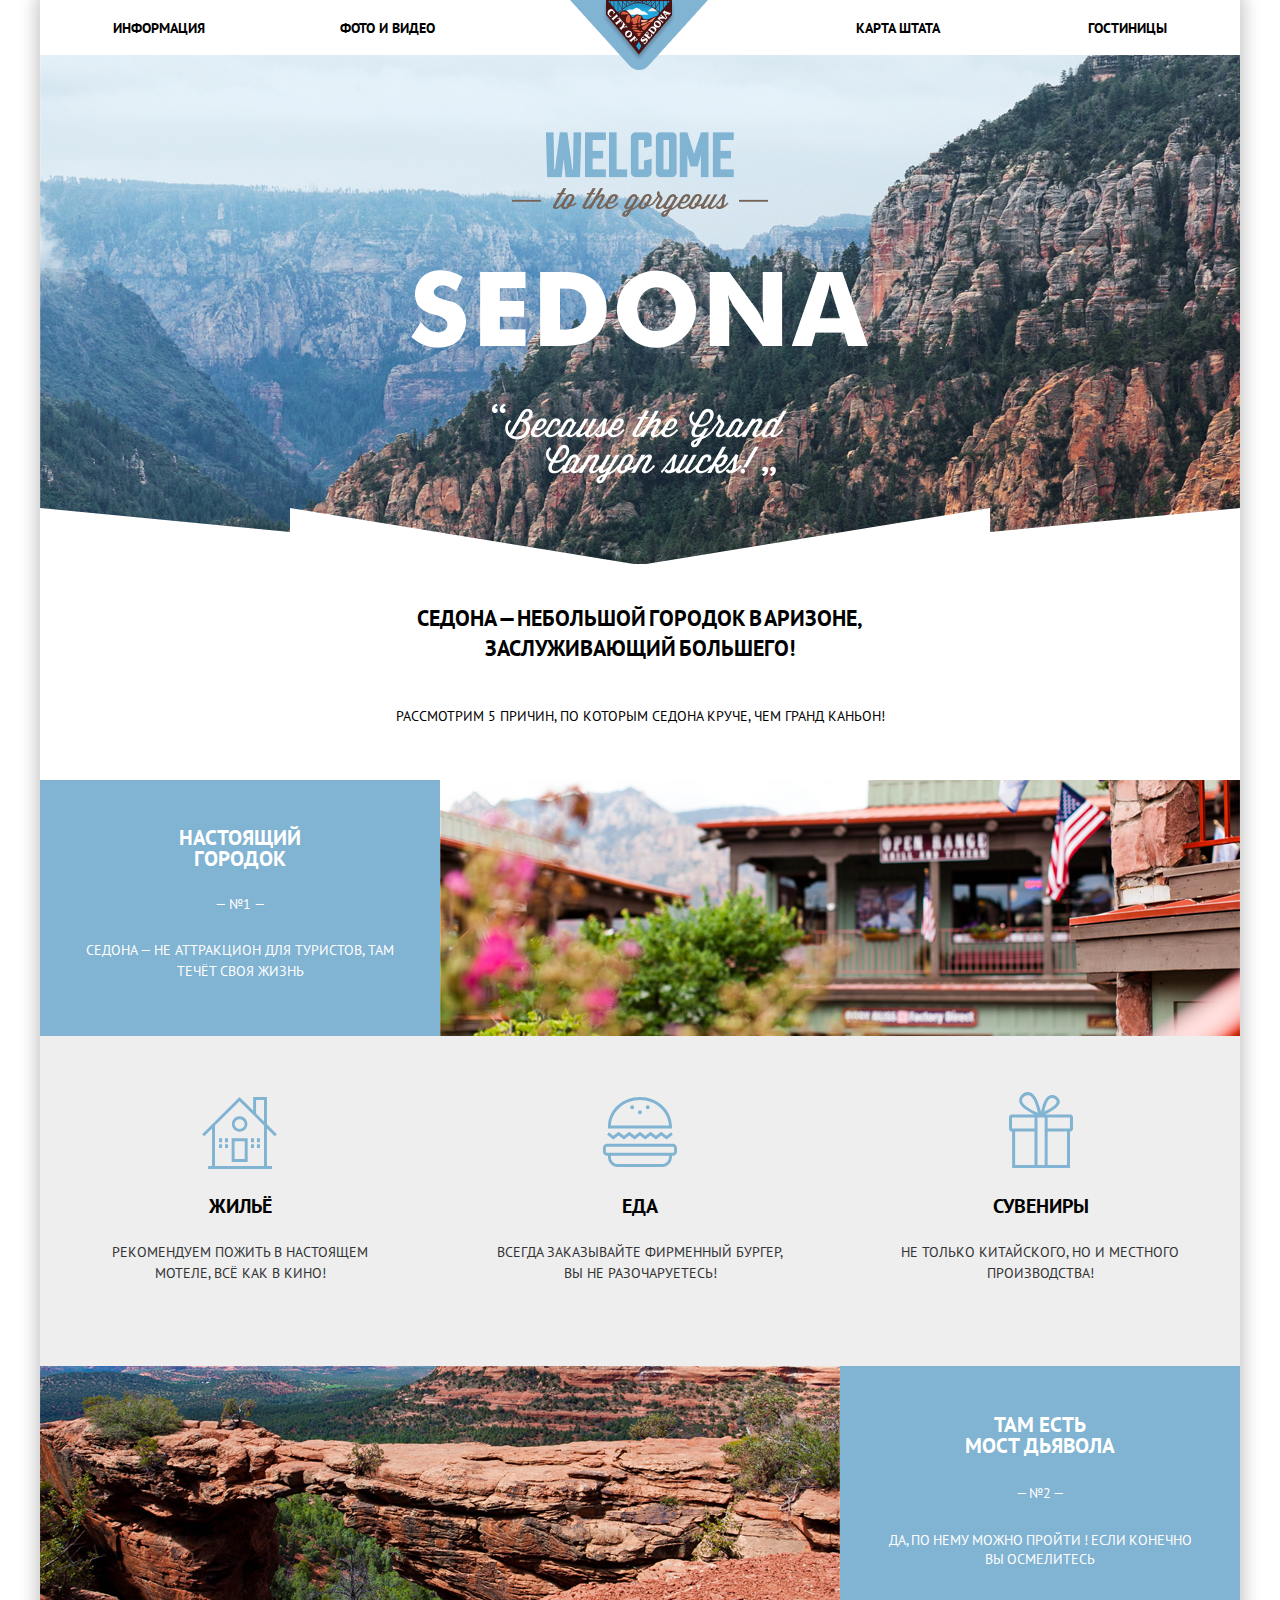
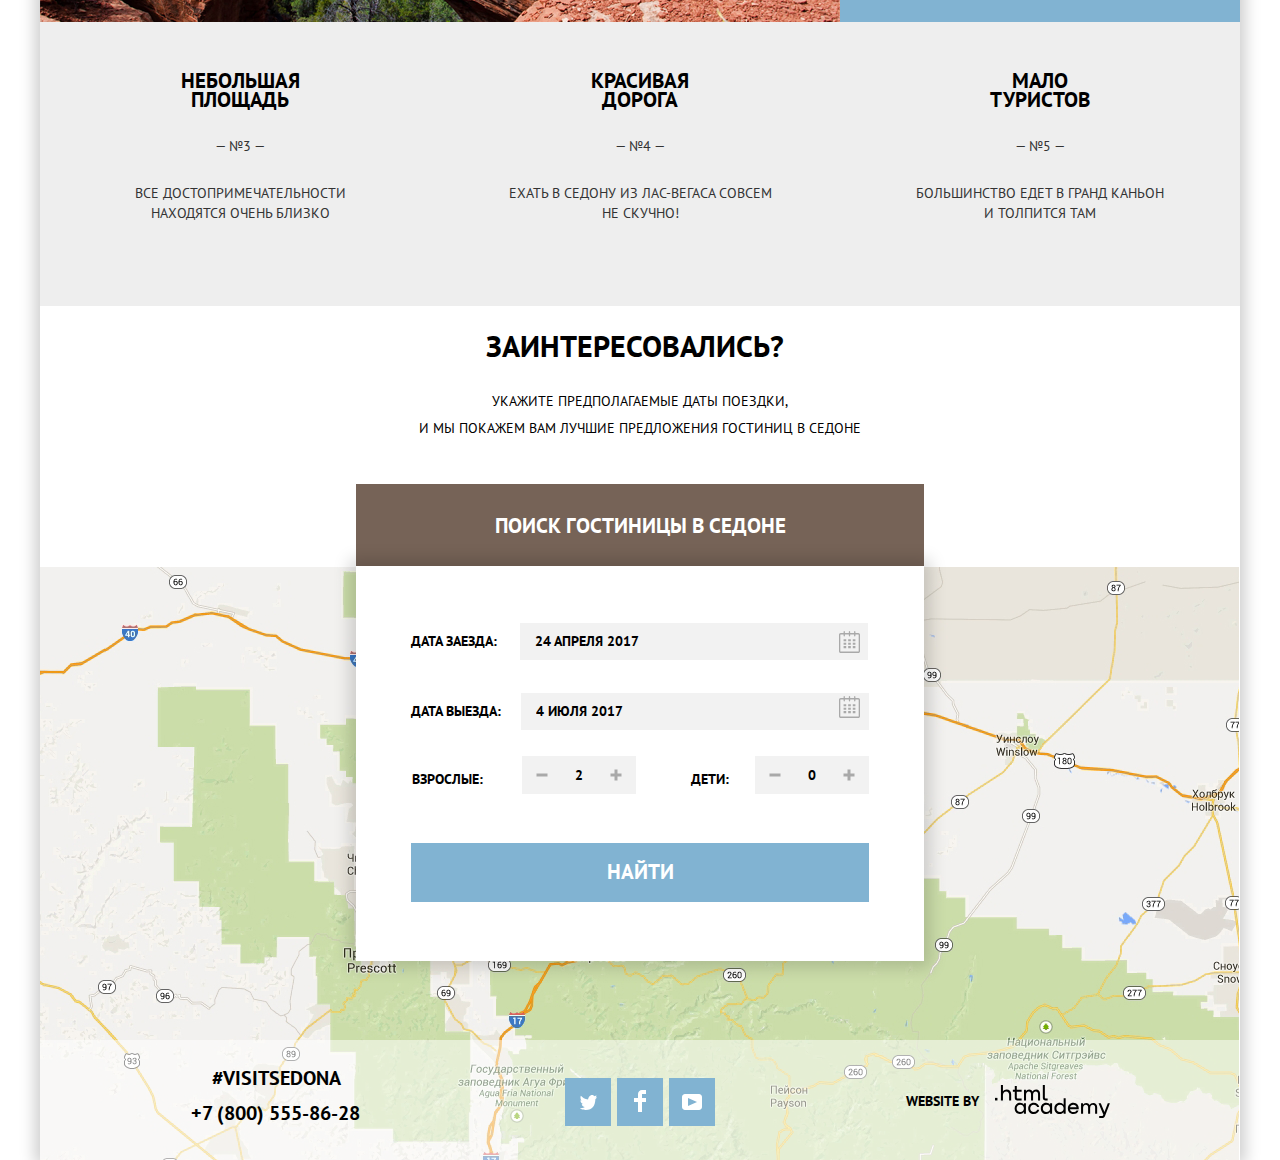
==== commit f2f3262d: "pixel_perfect на главной странице" ====
--- a/index.html
+++ b/index.html
@@ -14,7 +14,7 @@
   </head>
 
   <body class="page-body">
-    <div class="container">
+    <div? class="container">
       <header class="main-header width-site">
         <div class="header-logo">
           <a class="main-header-logo" href="index.html">
@@ -44,9 +44,12 @@
           <img src="images/welcome.png" alt="welcome" />
         </a>
         <div class="welcome">
+          <div class="welcome-h1">
           <h1>
             Седона — небольшой городок в Аризоне,<br />заслуживающий большего!
           </h1>
+          </div>
+          <div>
           <p class="welcome-p">
             Рассмотрим 5 причин, по которым Седона круче, чем гранд каньон!
           </p>
@@ -54,7 +57,7 @@
         <section class="features">
           <div class="sedona-1">
             <h1>Настоящий<br />городок</h1>
-            <p>- №1 -</p>
+            <p>— №1 —</p>
             <p>
               Седона — не аттракцион для туристов, там<br />течёт своя жизнь
             </p>
@@ -129,7 +132,7 @@
           </a>
           <div class="sedona-22">
             <h1>Там есть<br />Мост дьявола</h1>
-            <p>- №3 -</p>
+            <p>— №2 —</p>
             <p>Да, по нему можно пройти ! Если конечно<br />вы осмелитесь</p>
           </div>
         </section>
@@ -168,6 +171,7 @@
               предложения гостиниц в седоне
             </p>
           </div>
+          <div class="modal-btn">
           <a
             class="button-search-hotel"
             href="blank.html"
@@ -181,6 +185,7 @@
             action="#"
             method="post"
           >
+          <div class="entry">
             <label class="entry" for="date-of-entry">
               Дата заезда:
               <a class="date-of-entry-cal" href="#"
@@ -214,6 +219,7 @@
                 />
               </svg>
               </div>
+                          </div>
             <label class="departure" for="date-of-departure">
               Дата выезда:
               <a class="date-of-departure-cal" href="#"
@@ -263,13 +269,16 @@
                 <button class="quantity-more" type="button" title="Больше">Больше</button>
               </div>
             </div>
+            <div class="btn modal-search-btn">
             <button class="btn modal-search-btn" type="submit">
               Найти
             </button>
+            </div>
           </form>
-          <a class="map">
-            <img src="images/map.jpg" alt="map" />
-          </a>
+          </section>
+        </div>
+          <section class="map">
+            <img src="images/map.jpg" alt="map"/>
         </section>
       </main>
       <footer class="main-footer">
@@ -341,7 +350,7 @@
           </section>
           <div class="footer-name">
             <a class="footer-copyright" href="#">
-              <b class="website">website by</b>
+              <div><b class="website">website by</b></div>
               <svg
                 width="115"
                 height="34"
--- a/styles/style.css
+++ b/styles/style.css
@@ -129,7 +129,7 @@
   background-color: var(--basic-white);
   display: grid;
   grid-template-columns: 1fr 1fr 1fr;
-  grid-template-areas: "footer-contacts social-button footer-copyrigh";
+  grid-template-areas: "footer-contacts social-button footer-copyright";
   align-items: center;
   position: relative;
   z-index: 1;
@@ -163,12 +163,13 @@
   margin-left: auto;
   display: grid;
   grid-template-columns: 1fr 1fr 1fr;
-  grid-template-areas: "footer-contacts social-button footer-copyrigh";
+  grid-template-areas: "footer-contacts social-button footer-copyright";
   align-items: center;
 }
 
 .map img {
   display: block;
+  margin-top: -63px;
 }
 
 .button-house-1 {
@@ -226,11 +227,12 @@
 
 .icons {
   margin-left: -2px;
-  margin-top: 6px;
+  margin-top: 1px;
 }
 
 .icons-3 {
-  margin-top: 3px;
+  margin-top: -4px;
+  margin-left: 1px;
 }
 
 .map {
@@ -273,7 +275,13 @@
 }
 
 .inter h3 {
-  font-weight: 700;
+  font-family: PT Sans;
+  font-style: normal;
+  font-weight: bold;
+  font-size: 30px;
+  line-height: 24px;
+  margin-top: 28px;
+  margin-right: 11px;
 }
 
 .inter-2 {
@@ -339,6 +347,12 @@
   color: var(--basic-darker-blue);
 }
 
+.website {
+  position: absolute;
+  margin-left: -89px;
+  padding-top: 6px;
+}
+
 .lol {
   padding: 0;
   margin: 0;
@@ -397,7 +411,7 @@
   display: flex;
   justify-content: center;
   margin-left: -90px;
-  margin-top: 8px;
+  margin-top: -17px;
 }
 
 .container {
@@ -422,6 +436,7 @@
 .features {
   display: grid;
   grid-template-columns: 1fr 1fr;
+  margin-top: 49px;
 }
 
 .news-list {
@@ -462,39 +477,77 @@
   background-color: #eeeeee;
 }
 
+.road p,
+.good-road p,
+.few-tourists p {
+  line-height: 20px;
+  margin-top: 27px;
+  word-spacing: 0px;
+}
+
 .news-1 {
   color: #333333;
   font-size: 14px;
   line-height: 20px;
 }
 
-.features-list p,
-.news-list p {
-  margin: 0 10px;
-  margin-top: 27px;
+.icon-live p {
+    font-family: PT Sans;
+    font-style: normal;
+    font-weight: normal;
+    font-size: 14px;
+    line-height: 21px;
+    line-height: 21px;
+    margin-top: 21px;
+    word-spacing: 0px;
+}
+
+.icon-burger p {
+    font-family: PT Sans;
+    font-style: normal;
+    font-weight: normal;
+    font-size: 14px;
+    line-height: 21px;
+    line-height: 21px;
+    margin-top: 21px;
+    word-spacing: 0px;
+}
+
+.icon-souvenirs p {
+    font-family: PT Sans;
+    font-style: normal;
+    font-weight: normal;
+    font-size: 14px;
+    line-height: 21px;
+    line-height: 21px;
+    margin-top: 21px;
+    word-spacing: 0px;
 }
 
 .icons-text-1 {
   margin-left: 0px;
-  margin-top: 23px;
+  margin-top: 11px;
 }
 
 .icons-text-2 {
-  margin-left: -2px;
-  margin-top: 25px;
+  margin-left: 0px;
+  margin-top: 13px;
 }
 
 .icons-text-3 {
-  margin-left: 1px;
-  margin-top: 22px;
+  margin-left: 2px;
+  margin-top: 12px;
 }
 
 .photo {
   display: grid;
+  width: 800px;
 }
 
 .bridge-photo {
   display: grid;
+  width: 800px;
+  margin-top: -15px;
 }
 
 .bridge {
@@ -507,7 +560,7 @@
   max-height: 121px;
   justify-content: left;
   margin-left: 172px;
-  margin-top: 4px;
+  margin-top: -18px;
   font-size: 10px;
   font-weight: bold;
 }
@@ -525,8 +578,8 @@
 .footer-name {
   max-width: 200px;
   max-height: 120px;
-  margin-left: 78px;
-  margin-top: 33px;
+  margin-left: 155px;
+  margin-top: 11px;
 }
 
 .amara-h {
@@ -718,7 +771,6 @@
 
 .sedona-1 {
   width: 400px;
-  min-height: 256px;
   text-align: center;
   display: flex;
   flex-direction: column;
@@ -729,7 +781,6 @@
   line-height: 21px;
   align-items: center;
   text-transform: uppercase;
-  margin-top: -8px;
 }
 
 .sedona-22 {
@@ -745,28 +796,42 @@
   line-height: 21px;
   align-items: center;
   text-transform: uppercase;
-  margin-top: -8px;
+  margin-top: -15px;
+}
+
+.sedona-22 p {
+  font-family: PT Sans;
+  font-style: normal;
+  font-weight: normal;
+  font-size: 14px;
+  line-height: 19px;
+  margin-top: 14px;
+  word-spacing: -1px;
 }
 
 .sedona-1 h1 {
-  margin-top: 53px;
+  margin-top: 47px;
   font-size: 21px;
+  font-family: PT Sans;
+  font-style: normal;
+  font-weight: bold;
+  font-size: 21px;
+  line-height: 21px;
 }
 
 .sedona-1 p {
-  margin-top: 12px;
+  margin-top: 11px;
+  word-spacing: 0px;
+  font-family: PT Sans;
+  font-style: normal;
+  font-weight: normal;
+  font-size: 14px;
+  line-height: 21px;
 }
 
 .sedona-22 h1 {
-  margin-top: 53px;
+  margin-top: 48px;
   font-size: 21px;
-}
-
-.photo,
-.bridge-photo {
-  width: 800px;
-  min-height: 256px;
-  margin-top: -8px;
 }
 
 .visually-hidden {
@@ -1045,25 +1110,22 @@
   line-height: 30px;
   font-size: 11px;
   padding-bottom: 63px;
-  word-spacing: -3px;
+  word-spacing: 0;
 }
 
 .welcome-p {
   display: block;
   margin-top: 38px;
-  margin-bottom: -13px;
   word-spacing: 0px;
   font-size: 14px;
 }
 
-.welcom h1 {
+.welcome-h1 {
   color: #000000;
   font-family: "PT Sans", Arial, sans-serif;
-  font-size: 21px;
+  font-size: 11px;
   font-weight: bold;
-  line-height: 26px;
-  margin-top: 11px;
-  margin-bottom: 27px;
+  word-spacing: -3px;
 }
 
 .welcom p {
@@ -1100,6 +1162,11 @@
 .search-form input[name="date-of-entry"], .search-form input[name="date-of-departure"] {
     padding-left: 15px;
     position: relative;
+    margin-left: 19px;
+}
+
+.search-form input[name="date-of-departure"] {
+  margin-top: -16px;
 }
 
 .search-form input[name="date-of-entry"]:hover, .search-form input[name="date-of-departure"]:hover {
@@ -1111,9 +1178,23 @@
   outline: 2px solid #e5e5e5;
 }
 
-.search-form .entry, .search-form .departure {
-    padding-top: 5px;
-    margin-bottom: 10px;
+.search-form, .search-form .departure {
+  padding-top: 3px;
+  font-family: PT Sans;
+  font-style: normal;
+  font-weight: bold;
+  font-size: 14px;
+  line-height: 0px;
+  margin-top: -1px;
+}
+
+.entry {
+  font-family: PT Sans;
+  font-style: normal;
+  font-weight: bold;
+  font-size: 14px;
+  line-height: 26px;
+  margin-top: 54px;
 }
 
 .search-form-visible {
@@ -1164,15 +1245,15 @@
 .icon-calendar {
   fill: var(--basic-ligt-gray);
   position: absolute;
-  margin-left: 215px;
-  bottom: 155px;
+  margin-left: 214px;
+  bottom: 154px;
 }
 
 .icon-calendar-2 {
   fill: var(--basic-ligt-gray);
   position: absolute;
-  margin-left: 215px;
-  margin-top: 42px;
+  margin-left: 214px;
+  margin-top: 63px;
 }
 
 .adults{
@@ -1181,7 +1262,7 @@
 }
 .adults label{
   display: inline-block;
-  margin-top: 7px;
+  margin-left: -39px;
   vertical-align: baseline;
 }
 .children{
@@ -1190,8 +1271,7 @@
 }
 .children label{
   display: inline-block;
-  margin-top: 7px;
-  margin-left: 22%;
+  margin-left: 11%;
   vertical-align: baseline;
 }
 .quantity-controls{
@@ -1199,6 +1279,7 @@
   width: 114px;
   height: 38px;
   font-size: 0;
+  margin-top: -23px;
   background-color: #f2f2f2;
 }
 .adults .quantity-controls{
@@ -1288,6 +1369,7 @@
   font-weight: bold;
   color: var(--basic-white);
   background-color: #81b3d2;
+  text-transform: uppercase;
 }
 .modal-search-btn:hover{
   background-color: #669ec0;
@@ -1296,3 +1378,13 @@
   background-color: #5496bd;
   color: #88b6d1;
 }
+
+.modal-btn {
+  position: relative;
+}
+
+.modal {
+  position: absolute;
+  z-index: 100;
+  margin-left: 458px;
+}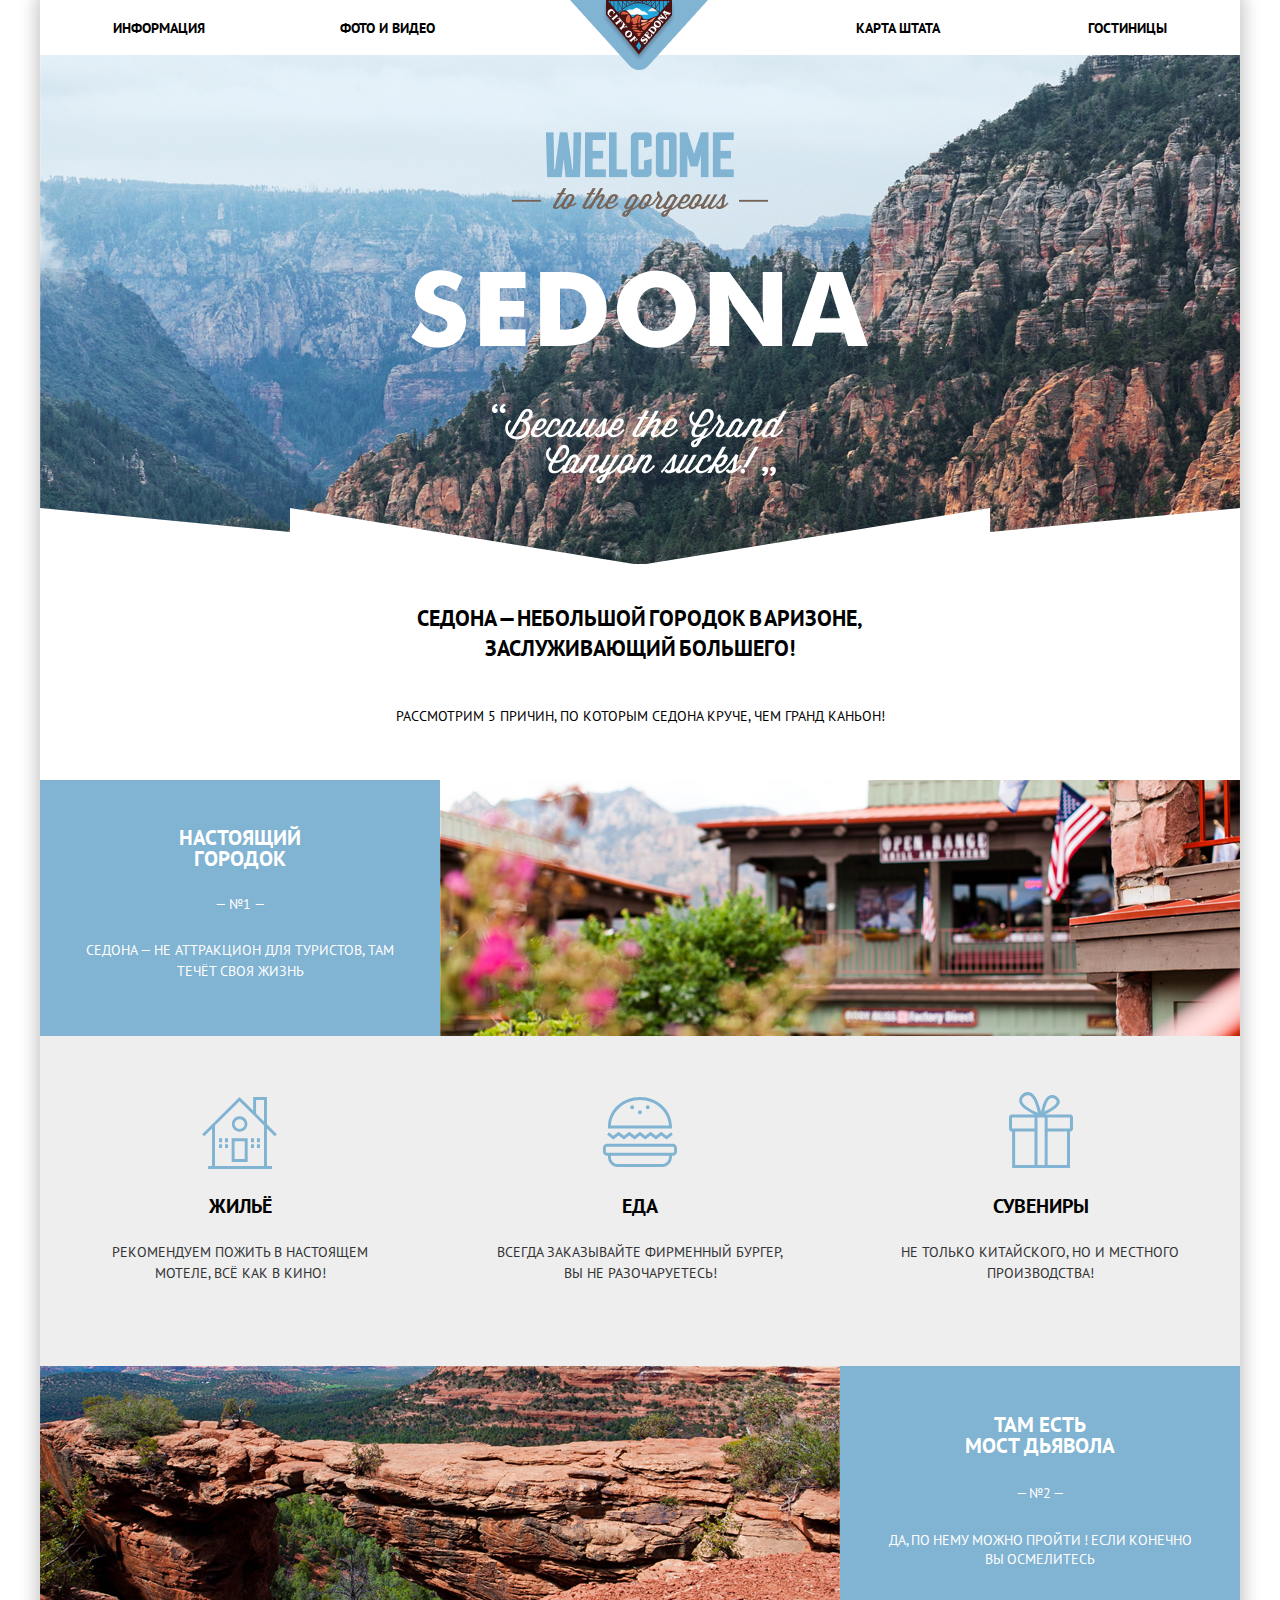
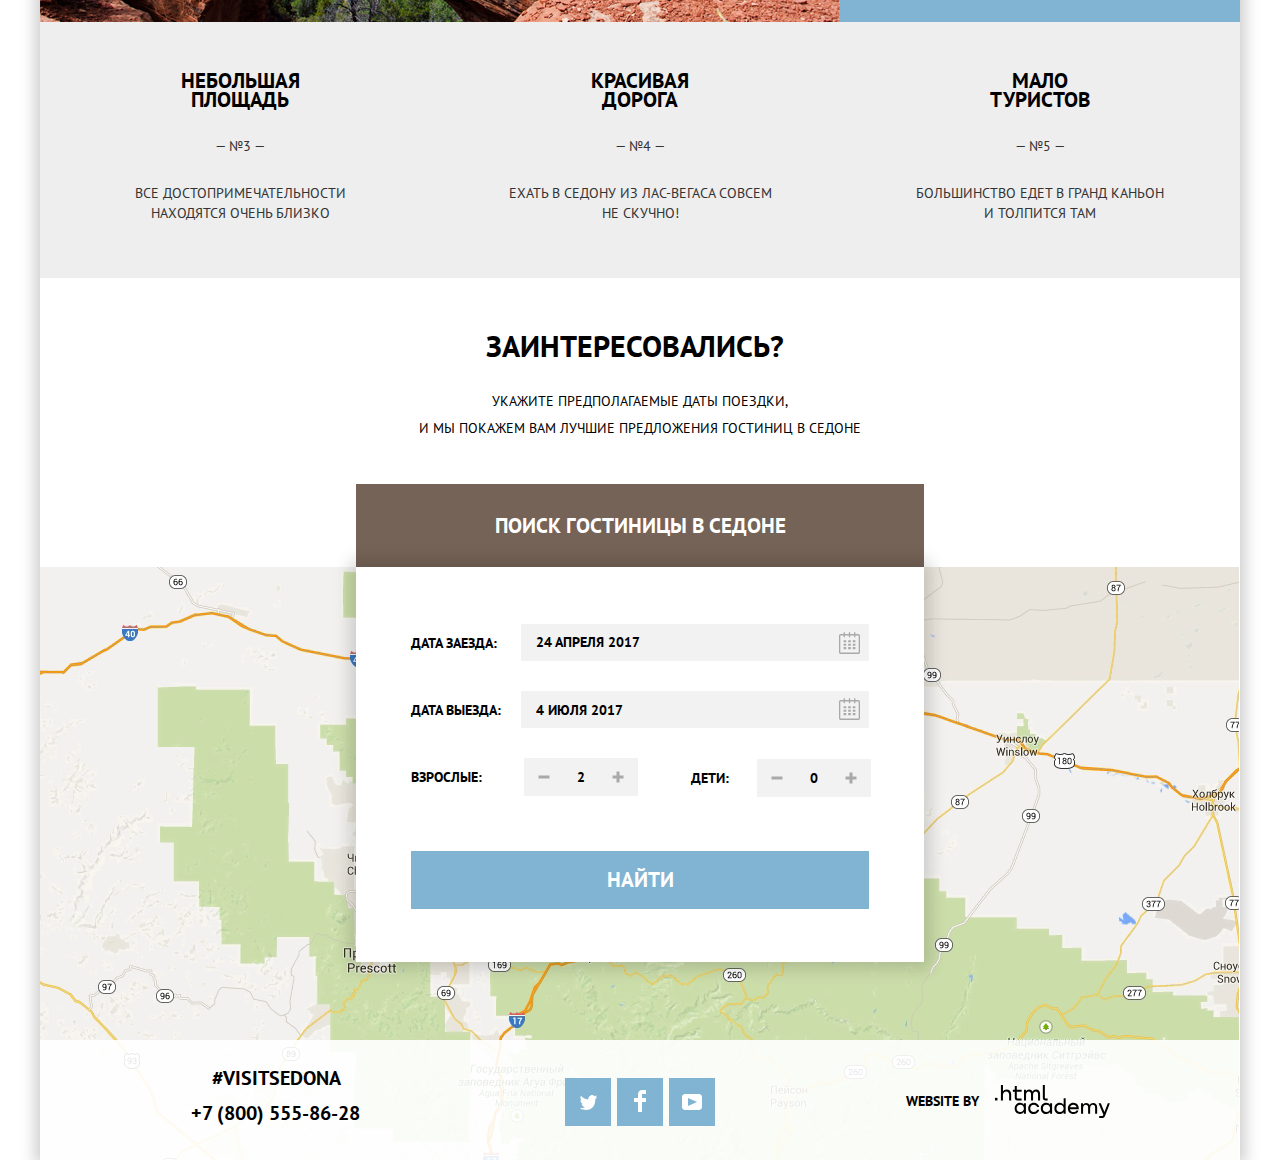
==== commit 5a04dbd8: "pixel_perfect главной страницы_2" ====
--- a/index.html
+++ b/index.html
@@ -12,9 +12,8 @@
     <link href="normalize.css" rel="stylesheet" />
     <link href="styles/style.css" rel="stylesheet" />
   </head>
-
   <body class="page-body">
-    <div? class="container">
+    <div class="container">
       <header class="main-header width-site">
         <div class="header-logo">
           <a class="main-header-logo" href="index.html">
@@ -38,7 +37,6 @@
           </nav>
         </div>
       </header>
-
       <main class="container width-site">
         <a class="welcome-img">
           <img src="images/welcome.png" alt="welcome" />
@@ -178,6 +176,7 @@
             aria-label="Кнопка Поиск гостиницы в Седоне"
             >ПОИСК ГОСТИНИЦЫ В Cедоне</a
           >
+          </div>
         </section>
         <section class="modal">
           <form
@@ -219,7 +218,8 @@
                 />
               </svg>
               </div>
-                          </div>
+              </div>
+              <div class="departure">
             <label class="departure" for="date-of-departure">
               Дата выезда:
               <a class="date-of-departure-cal" href="#"
@@ -253,9 +253,11 @@
                 />
               </svg>
             </div>
+            </div>
+            <div class="modal-quantity">
             <div class="adults">
               <label for="adults">Взрослые:</label>
-              <div class="quantity-controls">
+              <div class="quantity-controls quantity-controls-1">
                 <button class="quantity-less" type="button" title="Меньше">Меньше</button>
                 <input type="text" name="adults" id="adults" value="2">
                 <button class="quantity-more" type="button" title="Больше">Больше</button>
@@ -263,11 +265,12 @@
             </div>
             <div class="children">
               <label for="children">Дети:</label>
-              <div class="quantity-controls">
+              <div class="quantity-controls quantity-controls-2">
                 <button class="quantity-less" type="button" title="Меньше">Меньше</button>
                 <input type="text" name="children" id="children" value="0">
                 <button class="quantity-more" type="button" title="Больше">Больше</button>
               </div>
+            </div>
             </div>
             <div class="btn modal-search-btn">
             <button class="btn modal-search-btn" type="submit">
--- a/styles/style.css
+++ b/styles/style.css
@@ -153,7 +153,7 @@
 .footer-wrapper {
   bottom: 0;
   height: 120px;
-  background: rgba(255, 255, 255, 0.5);
+  background: rgba(255, 255, 255, 0.9);
   -webkit-box-align: center;
   -ms-flex-align: center;
   align-items: center;
@@ -169,7 +169,7 @@
 
 .map img {
   display: block;
-  margin-top: -63px;
+      margin-top: -63px;
 }
 
 .button-house-1 {
@@ -271,6 +271,7 @@
   text-align: center;
   font-size: 25px;
   line-height: 24px;
+  margin-top: 56px;
   font-style: normal;
 }
 
@@ -469,7 +470,7 @@
 .road,
 .good-road,
 .few-tourists {
-  min-height: 256px;
+  min-height: 228px;
   text-align: center;
   line-height: 19px;
   font-size: 18px;
@@ -492,36 +493,36 @@
 }
 
 .icon-live p {
-    font-family: PT Sans;
-    font-style: normal;
-    font-weight: normal;
-    font-size: 14px;
-    line-height: 21px;
-    line-height: 21px;
-    margin-top: 21px;
-    word-spacing: 0px;
+  font-family: PT Sans;
+  font-style: normal;
+  font-weight: normal;
+  font-size: 14px;
+  line-height: 21px;
+  line-height: 21px;
+  margin-top: 21px;
+  word-spacing: 0px;
 }
 
 .icon-burger p {
-    font-family: PT Sans;
-    font-style: normal;
-    font-weight: normal;
-    font-size: 14px;
-    line-height: 21px;
-    line-height: 21px;
-    margin-top: 21px;
-    word-spacing: 0px;
+  font-family: PT Sans;
+  font-style: normal;
+  font-weight: normal;
+  font-size: 14px;
+  line-height: 21px;
+  line-height: 21px;
+  margin-top: 21px;
+  word-spacing: 0px;
 }
 
 .icon-souvenirs p {
-    font-family: PT Sans;
-    font-style: normal;
-    font-weight: normal;
-    font-size: 14px;
-    line-height: 21px;
-    line-height: 21px;
-    margin-top: 21px;
-    word-spacing: 0px;
+  font-family: PT Sans;
+  font-style: normal;
+  font-weight: normal;
+  font-size: 14px;
+  line-height: 21px;
+  line-height: 21px;
+  margin-top: 21px;
+  word-spacing: 0px;
 }
 
 .icons-text-1 {
@@ -1159,46 +1160,61 @@
   box-shadow: 0px 0px 15px 7px rgb(0 1 1 / 15%);
 }
 
-.search-form input[name="date-of-entry"], .search-form input[name="date-of-departure"] {
-    padding-left: 15px;
-    position: relative;
-    margin-left: 19px;
+.search-form input[name="date-of-entry"],
+.search-form input[name="date-of-departure"] {
+  padding-left: 15px;
+  position: relative;
 }
 
 .search-form input[name="date-of-departure"] {
   margin-top: -16px;
 }
 
-.search-form input[name="date-of-entry"]:hover, .search-form input[name="date-of-departure"]:hover {
+.search-form input[name="date-of-entry"]:hover,
+.search-form input[name="date-of-departure"]:hover {
   background-color: #ebebeb;
 }
 
-.search-form input[name="date-of-entry"]:focus, .search-form input[name="date-of-departure"]:focus {
+.search-form input[name="date-of-entry"]:focus,
+.search-form input[name="date-of-departure"]:focus {
   background-color: var(--basic-white);
   outline: 2px solid #e5e5e5;
 }
 
-.search-form, .search-form .departure {
-  padding-top: 3px;
-  font-family: PT Sans;
+.search-form,
+.search-form {
+  font-family: "PT Sans";
   font-style: normal;
   font-weight: bold;
   font-size: 14px;
-  line-height: 0px;
-  margin-top: -1px;
+}
+
+.departure {
+  display: flex;
+  font-family: "PT Sans";
+  font-style: normal;
+  font-weight: bold;
+  font-size: 14px;
+  line-height: 26px;
+  margin-top: 18px;
+  justify-content: space-between;
+  align-items: baseline;
 }
 
 .entry {
-  font-family: PT Sans;
+  display: flex;
+  justify-content: space-between;
+  font-family: "PT Sans";
   font-style: normal;
   font-weight: bold;
   font-size: 14px;
   line-height: 26px;
-  margin-top: 54px;
+  align-items: center;
+  margin-top: 2px;
 }
 
 .search-form-visible {
-    display: flex;
+  display: block;
 }
 
 .search-form input {
@@ -1209,9 +1225,11 @@
   text-transform: uppercase;
 }
 
-button, input, select, textarea {
+button,
+input,
+select,
+textarea {
   font: inherit;
-  margin: 0;
 }
 
 .search-form .amount {
@@ -1228,15 +1246,17 @@
 }
 
 .amount button[name="minus-adult"] {
-    margin-left: 40px;
-}
-
-.icon-calendar:hover, .icon-calendar-2:hover {
+  margin-left: 40px;
+}
+
+.icon-calendar:hover,
+.icon-calendar-2:hover {
   fill: var(--basic-black);
   cursor: pointer;
 }
 
-.icon-calendar:focus, .icon-calendar-2:focus {
+.icon-calendar:focus,
+.icon-calendar-2:focus {
   fill: var(--basic-darker-blue);
   cursor: pointer;
   outline: none;
@@ -1253,39 +1273,47 @@
   fill: var(--basic-ligt-gray);
   position: absolute;
   margin-left: 214px;
-  margin-top: 63px;
-}
-
-.adults{
-  float: left;
-  width: 50%;
-}
-.adults label{
-  display: inline-block;
-  margin-left: -39px;
-  vertical-align: baseline;
-}
-.children{
-  float: right;
-  width: 50%;
-}
-.children label{
-  display: inline-block;
-  margin-left: 11%;
-  vertical-align: baseline;
-}
-.quantity-controls{
-  float: right;
-  width: 114px;
-  height: 38px;
-  font-size: 0;
-  margin-top: -23px;
+  margin-top: 9px;
+}
+
+.adults label {
+ margin-top: -3px;
+}
+
+.adults {
+  display: flex;
+  align-items: center;
+}
+
+.children {
+  display: flex;
+    align-items: center;
+  margin-left: 106px;
+}
+
+.modal-quantity {
+  display: flex;
+  margin-top: 31px;
+}
+
+.children label {
+  margin-left: -53px;
+}
+.quantity-controls-1 {
   background-color: #f2f2f2;
-}
-.adults .quantity-controls{
-  margin-right: 4px;
-}
-.quantity-controls input{
+  display: flex;
+    background-color: #f2f2f2;
+    margin-left: 42px;
+    margin-top: -2px;
+}
+
+.quantity-controls-2 {
+  background-color: #f2f2f2;
+  display: flex;
+  margin-left: 28px;
+}
+
+.quantity-controls input {
   display: inline-block;
   width: 34px;
   height: inherit;
@@ -1301,17 +1329,17 @@
   outline: none;
 }
 .adults input:hover,
-.children input:hover{
+.children input:hover {
   border-color: #ebebeb;
   background-color: #ebebeb;
 }
 .adults input:focus,
-.children input:focus{
+.children input:focus {
   border-color: #e5e5e5;
   background-color: #ffffff;
 }
 .quantity-less,
-.quantity-more{
+.quantity-more {
   position: relative;
   display: inline-block;
   width: 40px;
@@ -1325,7 +1353,7 @@
   cursor: pointer;
 }
 .quantity-less::before,
-.quantity-more::before{
+.quantity-more::before {
   position: absolute;
   content: "";
   top: 50%;
@@ -1333,10 +1361,10 @@
   width: 11px;
   height: 3px;
   -webkit-transform: translate(-50%, -50%);
-          transform: translate(-50%, -50%);
+  transform: translate(-50%, -50%);
   background-color: #a9a9a9;
 }
-.quantity-more::after{
+.quantity-more::after {
   position: absolute;
   content: "";
   top: 50%;
@@ -1344,26 +1372,26 @@
   width: 3px;
   height: 11px;
   -webkit-transform: translate(-50%, -50%);
-          transform: translate(-50%, -50%);
+  transform: translate(-50%, -50%);
   background-color: #a9a9a9;
 }
 .quantity-less:hover::before,
 .quantity-more:hover::before,
-.quantity-more:hover::after{
+.quantity-more:hover::after {
   background-color: #000000;
 }
 .quantity-less:active::before,
 .quantity-more:active::before,
-.quantity-more:active::after{
+.quantity-more:active::after {
   background-color: #81b3d2;
 }
 
-.modal-search-btn{
-  width: 100%;
-  height: 59px;
-  margin-bottom: -45px;
-  padding: 0;
+.modal-search-btn {
+  display: inline;
+  width: 458px;
+  height: 58px;
   border: 0;
+  margin-top: 54px;
   font-size: 21px;
   line-height: 26px;
   font-weight: bold;
@@ -1371,10 +1399,10 @@
   background-color: #81b3d2;
   text-transform: uppercase;
 }
-.modal-search-btn:hover{
+.modal-search-btn:hover {
   background-color: #669ec0;
 }
-.modal-search-btn:active{
+.modal-search-btn:active {
   background-color: #5496bd;
   color: #88b6d1;
 }
@@ -1387,4 +1415,4 @@
   position: absolute;
   z-index: 100;
   margin-left: 458px;
-}+}
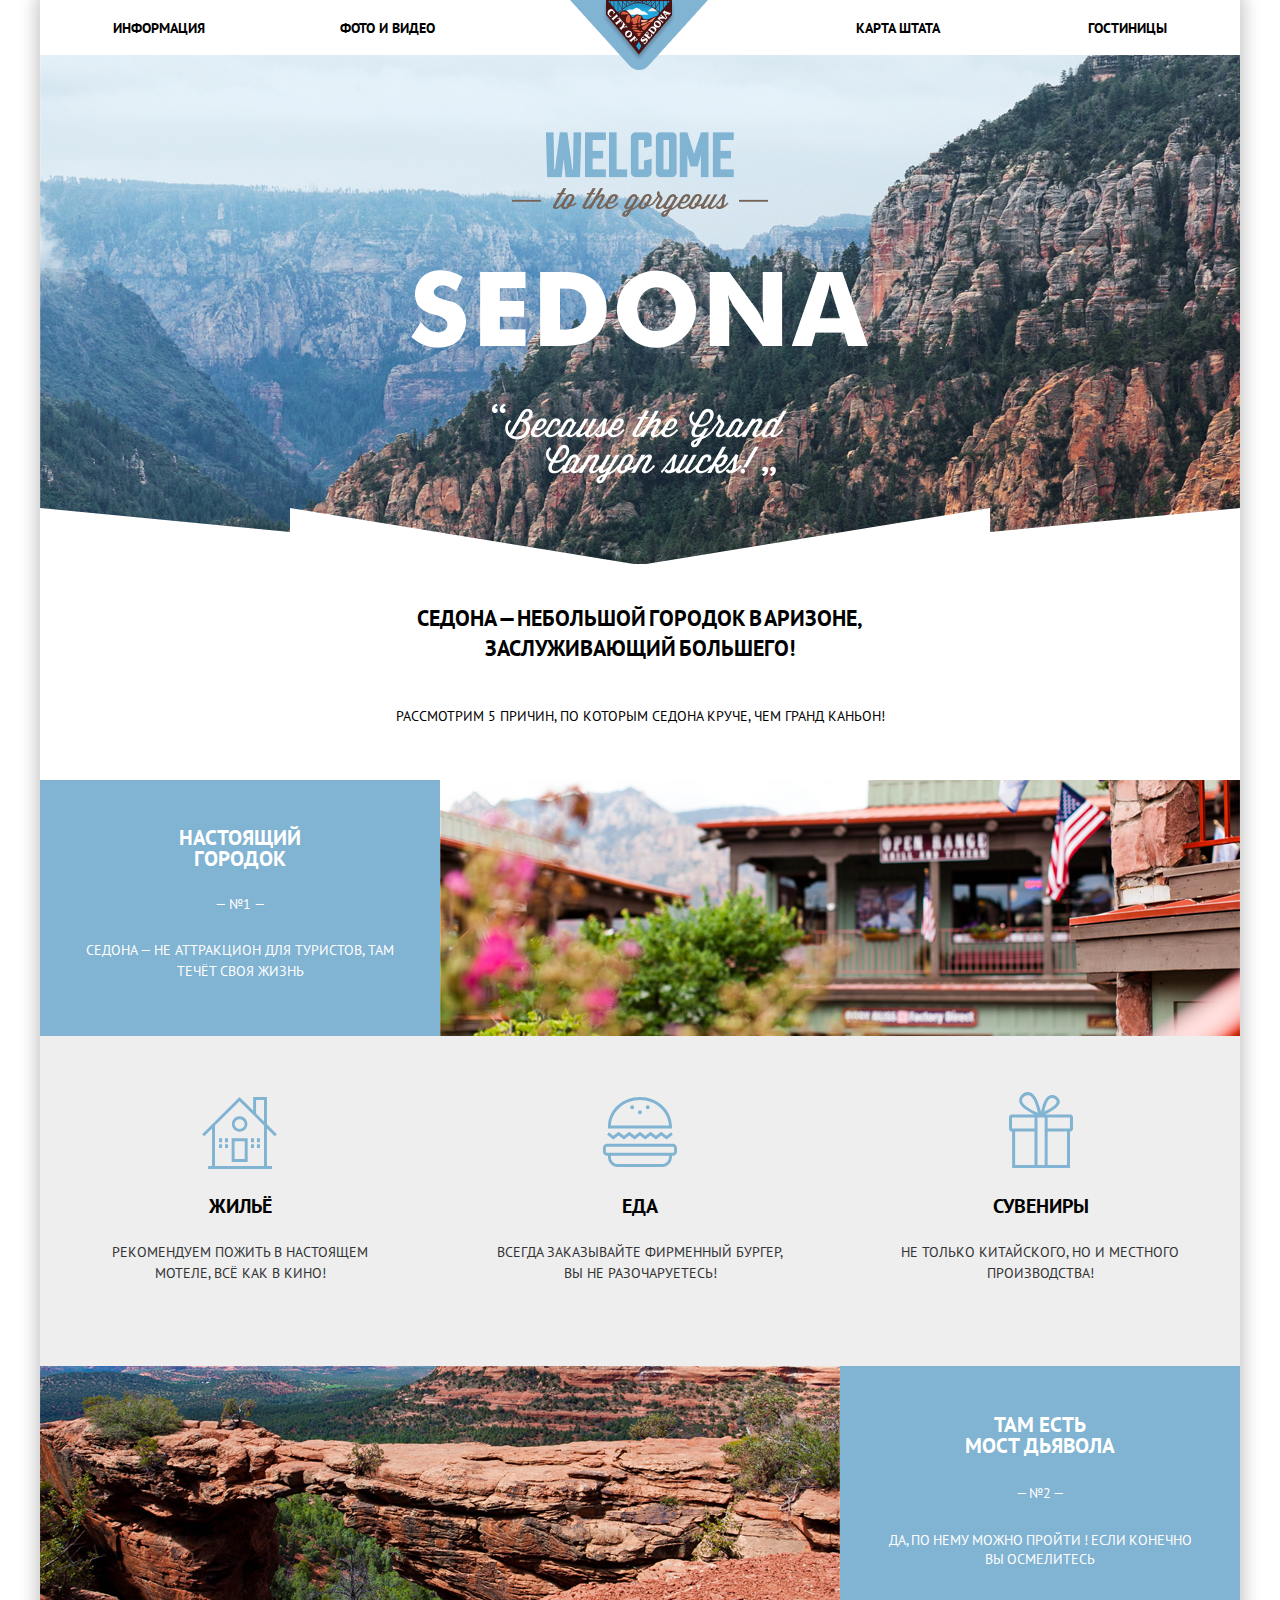
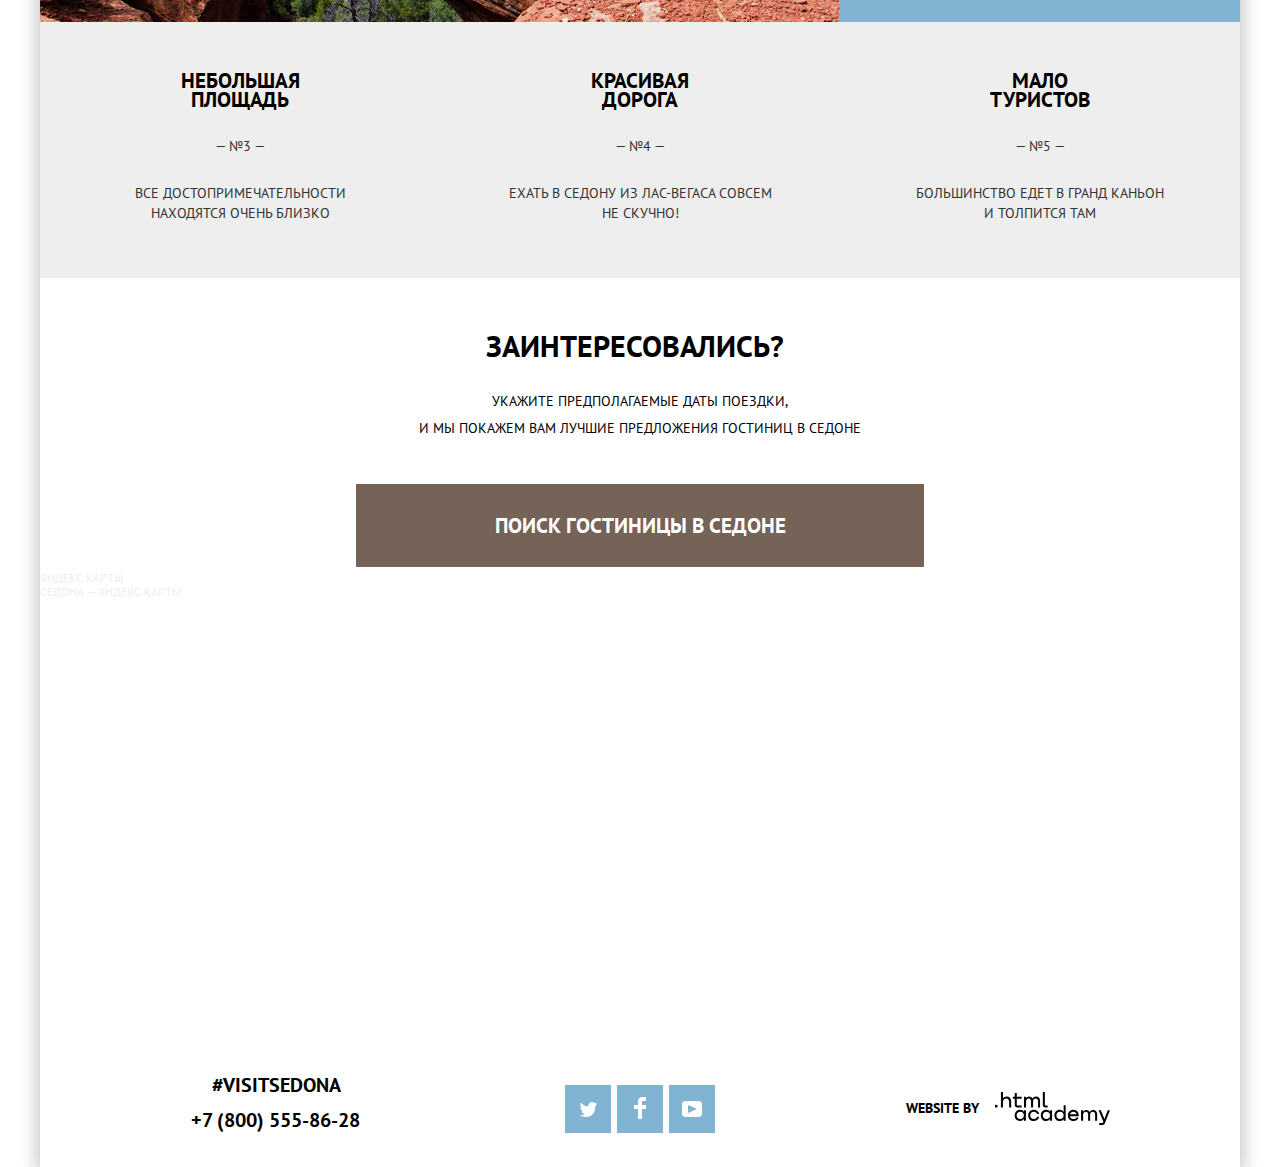
==== commit f1996ead: "Защита_2" ====
--- a/index.html
+++ b/index.html
@@ -1,53 +1,47 @@
 <!DOCTYPE html>
 <html class="page" lang="ru">
-  <head>
-    <meta charset="utf-8" />
-    <title>HTML Academy: Седона</title>
-    <link rel="icon" href="images/favicon/favicon.ico" />
-    <link rel="preconnect" href="https://fonts.gstatic.com" />
-    <link
-      href="https://fonts.googleapis.com/css2?family=PT+Sans&display=swap"
-      rel="stylesheet"
-    />
-    <link href="normalize.css" rel="stylesheet" />
-    <link href="styles/style.css" rel="stylesheet" />
-  </head>
-  <body class="page-body">
-    <div class="container">
-      <header class="main-header width-site">
-        <div class="header-logo">
-          <a class="main-header-logo" href="index.html">
-            <img
-              aria-label="Ссылка на главную страницу"
-              src="images/logo.png"
-              width="138"
-              height="70"
-              alt="Логотип проекта Седона"
-            />
-          </a>
-        </div>
-        <div class="header-inner">
-          <nav class="main-navigation">
-            <ul class="site-navigation">
-              <li><a href="blank.html">Информация</a></li>
-              <li><a href="blank.html">Фото и видео</a></li>
-              <li><a href="blank.html">Карта штата</a></li>
-              <li><a href="catalog.html">Гостиницы</a></li>
-            </ul>
-          </nav>
-        </div>
-      </header>
-      <main class="container width-site">
-        <a class="welcome-img">
-          <img src="images/welcome.png" alt="welcome" />
+
+<head>
+  <meta charset="utf-8" />
+  <title>HTML Academy: Седона</title>
+  <link rel="icon" href="images/favicon/favicon.ico" />
+  <link rel="preconnect" href="https://fonts.gstatic.com" />
+  <link href="https://fonts.googleapis.com/css2?family=PT+Sans&display=swap" rel="stylesheet" />
+  <link href="styles/normalize.css" rel="stylesheet" />
+  <link href="styles/style.css" rel="stylesheet" />
+</head>
+
+<body class="page-body">
+  <div class="container">
+    <header class="main-header width-site">
+      <div class="header-logo">
+        <a class="main-header-logo" href="index.html">
+          <img aria-label="Ссылка на главную страницу" src="images/logo.png" width="138" height="70"
+            alt="Логотип проекта Седона" />
         </a>
-        <div class="welcome">
-          <div class="welcome-h1">
+      </div>
+      <div class="header-inner">
+        <nav class="main-navigation">
+          <ul class="site-navigation">
+            <li><a href="#">Информация</a></li>
+            <li><a href="#">Фото и видео</a></li>
+            <li><a href="#">Карта штата</a></li>
+            <li><a href="catalog.html">Гостиницы</a></li>
+          </ul>
+        </nav>
+      </div>
+    </header>
+    <main class="container width-site">
+      <a class="welcome-img">
+        <img src="images/welcome.png" alt="welcome" width="1200" height="509" />
+      </a>
+      <div class="welcome">
+        <div class="welcome-h1">
           <h1>
             Седона — небольшой городок в Аризоне,<br />заслуживающий большего!
           </h1>
-          </div>
-          <div>
+        </div>
+        <div>
           <p class="welcome-p">
             Рассмотрим 5 причин, по которым Седона круче, чем гранд каньон!
           </p>
@@ -61,12 +55,7 @@
             </p>
           </div>
           <a class="photo">
-            <img
-              src="images/image_1.jpg"
-              width="800"
-              height="256"
-              alt="Фото атракциона"
-            />
+            <img src="images/image_1.jpg" width="800" height="256" alt="Фото атракциона" />
           </a>
         </section>
         <section class="ability-3">
@@ -74,45 +63,28 @@
           <ul class="features-list">
             <li class="icon-live">
               <a>
-                <img
-                  class="icons"
-                  src="images/icons/icon_1.svg"
-                  width="75"
-                  height="72"
-                  alt="Иконка жилья"
-                />
-              </a>
-              <h1 class="sedona-center icons-text-1">Жильё</h1>
+                <img class="icons" src="images/icons/icon_1.svg" width="75" height="72" alt="Иконка жилья" />
+              </a>
+              <h3 class="sedona-center icons-text-1">Жильё</h3>
               <p class="sedona-2">
                 Рекомендуем пожить в настоящем<br />мотеле, всё как в кино!
               </p>
             </li>
             <li class="icon-burger">
               <a>
-                <img
-                  class="icons"
-                  src="images/icons/icon_2.svg"
-                  width="75"
-                  height="70"
-                  alt="Иконка еды-бургер"
-                />
-              </a>
-              <h1 class="sedona-center icons-text-2">Еда</h1>
+                <img class="icons" src="images/icons/icon_2.svg" width="75" height="70" alt="Иконка еды-бургер" />
+              </a>
+              <h2 class="sedona-center icons-text-2">Еда</h2>
               <p class="sedona-2">
                 Всегда заказывайте фирменный бургер,<br />вы не разочаруетесь!
               </p>
             </li>
             <li class="icon-souvenirs">
               <a>
-                <img
-                  class="icons icons-3"
-                  src="images/icons/icon_3.svg"
-                  width="64"
-                  height="77"
-                  alt="Иконка сувениры-подарок"
-                />
-              </a>
-              <h1 class="sedona-center icons-text-3">Сувениры</h1>
+                <img class="icons icons-3" src="images/icons/icon_3.svg" width="64" height="77"
+                  alt="Иконка сувениры-подарок" />
+              </a>
+              <h3 class="sedona-center icons-text-3">Сувениры</h3>
               <p class="sedona-2">
                 Не только китайского, но и местного<br />производства!
               </p>
@@ -121,12 +93,7 @@
         </section>
         <section class="bridge">
           <a class="bridge-photo">
-            <img
-              src="images/image_2.jpg"
-              width="800"
-              height="256"
-              alt="фотка мост дьявола"
-            />
+            <img src="images/image_2.jpg" width="800" height="256" alt="фотка мост дьявола" />
           </a>
           <div class="sedona-22">
             <h1>Там есть<br />Мост дьявола</h1>
@@ -165,247 +132,179 @@
           </div>
           <div class="inter-2">
             <p>
-              Укажите предполагаемые даты поездки,<br />и мы покажем вам лучшие
-              предложения гостиниц в седоне
+              Укажите предполагаемые даты поездки,<br />и мы покажем вам
+              лучшие предложения гостиниц в седоне
             </p>
           </div>
           <div class="modal-btn">
-          <a
-            class="button-search-hotel"
-            href="blank.html"
-            aria-label="Кнопка Поиск гостиницы в Седоне"
-            >ПОИСК ГОСТИНИЦЫ В Cедоне</a
-          >
-          </div>
-        </section>
-        <section class="modal">
-          <form
-            class="search-form search-form-visible"
-            action="#"
-            method="post"
-          >
-          <div class="entry">
-            <label class="entry" for="date-of-entry">
-              Дата заезда:
-              <a class="date-of-entry-cal" href="#"
-                ><span class="icon-calendar"></span
-              ></a>
-            </label>
-            <input
-              type="text"
-              name="date-of-entry"
-              value="24 апреля 2017"
-              id="date-of-entry"
-            />
-            <div class="icon-calendar">
-              <svg
-                tabindex="1"
-                class="icon-calendar"
-                width="21"
-                height="23"
-                viewBox="0 0 21 23"
-                xmlns="http://www.w3.org/2000/svg"
-              >
-                <path
-                  fill-rule="evenodd"
-                  clip-rule="evenodd"
-                  d="M16.406 3.02498H19.251C20.217 3.02498 21 3.84698 21 4.86198V21.164C21 22.179 20.217 23 19.251 23H1.75C0.784 23 0 22.179 0 21.164V4.86198C0 3.84698 0.784 3.02498 1.75 3.02498H4.593V1.64798C4.593 1.26698 4.887 0.958984 5.25 0.958984C5.612 0.958984 5.906 1.26698 5.906 1.64798V3.02498H9.844V1.64798C9.844 1.26698 10.138 0.958984 10.501 0.958984C10.862 0.958984 11.156 1.26698 11.156 1.64798V3.02498H15.094V1.64798C15.094 1.26698 15.387 0.958984 15.75 0.958984C16.112 0.958984 16.406 1.26698 16.406 1.64798V3.02498ZM19.5646 21.484C19.6466 21.3979 19.691 21.2828 19.688 21.164H19.689V4.86198C19.689 4.60898 19.493 4.40298 19.252 4.40298H16.407V5.78098C16.407 6.16198 16.113 6.46998 15.751 6.46998C15.388 6.46998 15.095 6.16198 15.095 5.78098V4.40298H11.157V5.78098C11.157 6.16198 10.863 6.46998 10.502 6.46998C10.139 6.46998 9.845 6.16198 9.845 5.78098V4.40298H5.907V5.78098C5.907 6.16198 5.613 6.46998 5.251 6.46998C4.888 6.46998 4.594 6.16198 4.594 5.78098V4.40298H1.75C1.50263 4.40953 1.30696 4.61458 1.312 4.86198V21.164C1.30696 21.4114 1.50263 21.6164 1.75 21.623H19.251C19.3698 21.6201 19.4826 21.5701 19.5646 21.484Z"
-                />
-                <path
-                  fill-rule="evenodd"
-                  clip-rule="evenodd"
-                  d="M4.59399 9.2251H7.21899V11.2911H4.59399V9.2251ZM4.59399 12.6681H7.21899V14.7351H4.59399V12.6681ZM7.21899 16.1121H4.59399V18.1781H7.21899V16.1121ZM9.18799 16.1121H11.813V18.1781H9.18799V16.1121ZM11.813 12.6681H9.18799V14.7351H11.813V12.6681ZM9.18799 9.2251H11.813V11.2911H9.18799V9.2251ZM16.406 16.1121H13.781V18.1781H16.406V16.1121ZM13.781 12.6681H16.406V14.7351H13.781V12.6681ZM16.406 9.2251H13.781V11.2911H16.406V9.2251Z"
-                />
-              </svg>
+            <a class="button-search-hotel" href="#" aria-label="Кнопка Поиск гостиницы в Седоне">ПОИСК ГОСТИНИЦЫ В
+              Cедоне</a>
+          </div>
+        </section>
+        <section aria-label="section" class="modal modal-show">
+          <form class="search-form search-form-visible" action="#" method="post">
+            <div class="entry">
+              <label class="entry" for="date-of-entry">
+                Дата заезда:
+                <a class="date-of-entry-cal"><span class="icon-calendar"></span></a>
+              </label>
+              <input class="entry-input" type="text" name="date-of-entry" value="24 апреля 2017" id="date-of-entry" />
+              <div class="icon-calendar">
+                <svg tabindex="1" class="icon-calendar" width="21" height="23" viewBox="0 0 21 23"
+                  xmlns="http://www.w3.org/2000/svg">
+                  <path fill-rule="evenodd" clip-rule="evenodd"
+                    d="M16.406 3.02498H19.251C20.217 3.02498 21 3.84698 21 4.86198V21.164C21 22.179 20.217 23 19.251 23H1.75C0.784 23 0 22.179 0 21.164V4.86198C0 3.84698 0.784 3.02498 1.75 3.02498H4.593V1.64798C4.593 1.26698 4.887 0.958984 5.25 0.958984C5.612 0.958984 5.906 1.26698 5.906 1.64798V3.02498H9.844V1.64798C9.844 1.26698 10.138 0.958984 10.501 0.958984C10.862 0.958984 11.156 1.26698 11.156 1.64798V3.02498H15.094V1.64798C15.094 1.26698 15.387 0.958984 15.75 0.958984C16.112 0.958984 16.406 1.26698 16.406 1.64798V3.02498ZM19.5646 21.484C19.6466 21.3979 19.691 21.2828 19.688 21.164H19.689V4.86198C19.689 4.60898 19.493 4.40298 19.252 4.40298H16.407V5.78098C16.407 6.16198 16.113 6.46998 15.751 6.46998C15.388 6.46998 15.095 6.16198 15.095 5.78098V4.40298H11.157V5.78098C11.157 6.16198 10.863 6.46998 10.502 6.46998C10.139 6.46998 9.845 6.16198 9.845 5.78098V4.40298H5.907V5.78098C5.907 6.16198 5.613 6.46998 5.251 6.46998C4.888 6.46998 4.594 6.16198 4.594 5.78098V4.40298H1.75C1.50263 4.40953 1.30696 4.61458 1.312 4.86198V21.164C1.30696 21.4114 1.50263 21.6164 1.75 21.623H19.251C19.3698 21.6201 19.4826 21.5701 19.5646 21.484Z" />
+                  <path fill-rule="evenodd" clip-rule="evenodd"
+                    d="M4.59399 9.2251H7.21899V11.2911H4.59399V9.2251ZM4.59399 12.6681H7.21899V14.7351H4.59399V12.6681ZM7.21899 16.1121H4.59399V18.1781H7.21899V16.1121ZM9.18799 16.1121H11.813V18.1781H9.18799V16.1121ZM11.813 12.6681H9.18799V14.7351H11.813V12.6681ZM9.18799 9.2251H11.813V11.2911H9.18799V9.2251ZM16.406 16.1121H13.781V18.1781H16.406V16.1121ZM13.781 12.6681H16.406V14.7351H13.781V12.6681ZM16.406 9.2251H13.781V11.2911H16.406V9.2251Z" />
+                </svg>
               </div>
+            </div>
+            <div class="departure">
+              <label class="departure" for="date-of-departure">
+                Дата выезда:
+                <a class="date-of-departure-cal"><span class="icon-calendar"></span></a>
+              </label>
+              <input class="departute-input" type="text" name="date-of-departure" value="4 июля 2017"
+                id="date-of-departure" />
+              <div class="icon-calendar-2">
+                <svg tabindex="1" class="icon-calendar-2" width="21" height="23" viewBox="0 0 21 23"
+                  xmlns="http://www.w3.org/2000/svg">
+                  <path fill-rule="evenodd" clip-rule="evenodd"
+                    d="M16.406 3.02498H19.251C20.217 3.02498 21 3.84698 21 4.86198V21.164C21 22.179 20.217 23 19.251 23H1.75C0.784 23 0 22.179 0 21.164V4.86198C0 3.84698 0.784 3.02498 1.75 3.02498H4.593V1.64798C4.593 1.26698 4.887 0.958984 5.25 0.958984C5.612 0.958984 5.906 1.26698 5.906 1.64798V3.02498H9.844V1.64798C9.844 1.26698 10.138 0.958984 10.501 0.958984C10.862 0.958984 11.156 1.26698 11.156 1.64798V3.02498H15.094V1.64798C15.094 1.26698 15.387 0.958984 15.75 0.958984C16.112 0.958984 16.406 1.26698 16.406 1.64798V3.02498ZM19.5646 21.484C19.6466 21.3979 19.691 21.2828 19.688 21.164H19.689V4.86198C19.689 4.60898 19.493 4.40298 19.252 4.40298H16.407V5.78098C16.407 6.16198 16.113 6.46998 15.751 6.46998C15.388 6.46998 15.095 6.16198 15.095 5.78098V4.40298H11.157V5.78098C11.157 6.16198 10.863 6.46998 10.502 6.46998C10.139 6.46998 9.845 6.16198 9.845 5.78098V4.40298H5.907V5.78098C5.907 6.16198 5.613 6.46998 5.251 6.46998C4.888 6.46998 4.594 6.16198 4.594 5.78098V4.40298H1.75C1.50263 4.40953 1.30696 4.61458 1.312 4.86198V21.164C1.30696 21.4114 1.50263 21.6164 1.75 21.623H19.251C19.3698 21.6201 19.4826 21.5701 19.5646 21.484Z" />
+                  <path fill-rule="evenodd" clip-rule="evenodd"
+                    d="M4.59399 9.2251H7.21899V11.2911H4.59399V9.2251ZM4.59399 12.6681H7.21899V14.7351H4.59399V12.6681ZM7.21899 16.1121H4.59399V18.1781H7.21899V16.1121ZM9.18799 16.1121H11.813V18.1781H9.18799V16.1121ZM11.813 12.6681H9.18799V14.7351H11.813V12.6681ZM9.18799 9.2251H11.813V11.2911H9.18799V9.2251ZM16.406 16.1121H13.781V18.1781H16.406V16.1121ZM13.781 12.6681H16.406V14.7351H13.781V12.6681ZM16.406 9.2251H13.781V11.2911H16.406V9.2251Z" />
+                </svg>
               </div>
-              <div class="departure">
-            <label class="departure" for="date-of-departure">
-              Дата выезда:
-              <a class="date-of-departure-cal" href="#"
-                ><span class="icon-calendar"></span
-              ></a>
-            </label>
-            <input
-              type="text"
-              name="date-of-departure"
-              value="4 июля 2017"
-              id="date-of-departure"
-            />
-            <div class="icon-calendar-2">
-              <svg
-                tabindex="1"
-                class="icon-calendar-2"
-                width="21"
-                height="23"
-                viewBox="0 0 21 23"
-                xmlns="http://www.w3.org/2000/svg"
-              >
-                <path
-                  fill-rule="evenodd"
-                  clip-rule="evenodd"
-                  d="M16.406 3.02498H19.251C20.217 3.02498 21 3.84698 21 4.86198V21.164C21 22.179 20.217 23 19.251 23H1.75C0.784 23 0 22.179 0 21.164V4.86198C0 3.84698 0.784 3.02498 1.75 3.02498H4.593V1.64798C4.593 1.26698 4.887 0.958984 5.25 0.958984C5.612 0.958984 5.906 1.26698 5.906 1.64798V3.02498H9.844V1.64798C9.844 1.26698 10.138 0.958984 10.501 0.958984C10.862 0.958984 11.156 1.26698 11.156 1.64798V3.02498H15.094V1.64798C15.094 1.26698 15.387 0.958984 15.75 0.958984C16.112 0.958984 16.406 1.26698 16.406 1.64798V3.02498ZM19.5646 21.484C19.6466 21.3979 19.691 21.2828 19.688 21.164H19.689V4.86198C19.689 4.60898 19.493 4.40298 19.252 4.40298H16.407V5.78098C16.407 6.16198 16.113 6.46998 15.751 6.46998C15.388 6.46998 15.095 6.16198 15.095 5.78098V4.40298H11.157V5.78098C11.157 6.16198 10.863 6.46998 10.502 6.46998C10.139 6.46998 9.845 6.16198 9.845 5.78098V4.40298H5.907V5.78098C5.907 6.16198 5.613 6.46998 5.251 6.46998C4.888 6.46998 4.594 6.16198 4.594 5.78098V4.40298H1.75C1.50263 4.40953 1.30696 4.61458 1.312 4.86198V21.164C1.30696 21.4114 1.50263 21.6164 1.75 21.623H19.251C19.3698 21.6201 19.4826 21.5701 19.5646 21.484Z"
-                />
-                <path
-                  fill-rule="evenodd"
-                  clip-rule="evenodd"
-                  d="M4.59399 9.2251H7.21899V11.2911H4.59399V9.2251ZM4.59399 12.6681H7.21899V14.7351H4.59399V12.6681ZM7.21899 16.1121H4.59399V18.1781H7.21899V16.1121ZM9.18799 16.1121H11.813V18.1781H9.18799V16.1121ZM11.813 12.6681H9.18799V14.7351H11.813V12.6681ZM9.18799 9.2251H11.813V11.2911H9.18799V9.2251ZM16.406 16.1121H13.781V18.1781H16.406V16.1121ZM13.781 12.6681H16.406V14.7351H13.781V12.6681ZM16.406 9.2251H13.781V11.2911H16.406V9.2251Z"
-                />
-              </svg>
-            </div>
             </div>
             <div class="modal-quantity">
-            <div class="adults">
-              <label for="adults">Взрослые:</label>
-              <div class="quantity-controls quantity-controls-1">
-                <button class="quantity-less" type="button" title="Меньше">Меньше</button>
-                <input type="text" name="adults" id="adults" value="2">
-                <button class="quantity-more" type="button" title="Больше">Больше</button>
+              <div class="adults">
+                <label for="adults">Взрослые:</label>
+                <div class="quantity-controls quantity-controls-1">
+                  <button class="quantity-less" type="button" title="Меньше">
+                    Меньше
+                  </button>
+                  <input type="text" name="adults" id="adults" value="2" />
+                  <button class="quantity-more" type="button" title="Больше">
+                    Больше
+                  </button>
+                </div>
+              </div>
+              <div class="children">
+                <label for="children">Дети:</label>
+                <div class="quantity-controls quantity-controls-2">
+                  <button class="quantity-less" type="button" title="Меньше">
+                    Меньше
+                  </button>
+                  <input type="text" name="children" id="children" value="0" />
+                  <button class="quantity-more" type="button" title="Больше">
+                    Больше
+                  </button>
+                </div>
               </div>
             </div>
-            <div class="children">
-              <label for="children">Дети:</label>
-              <div class="quantity-controls quantity-controls-2">
-                <button class="quantity-less" type="button" title="Меньше">Меньше</button>
-                <input type="text" name="children" id="children" value="0">
-                <button class="quantity-more" type="button" title="Больше">Больше</button>
-              </div>
-            </div>
-            </div>
             <div class="btn modal-search-btn">
-            <button class="btn modal-search-btn" type="submit">
-              Найти
-            </button>
+              <button class="btn modal-search-btn" type="submit">
+                Найти
+              </button>
             </div>
           </form>
-          </section>
+        </section>
+      </div>
+      <section class="modal-map">
+        <h2 class="visually-hidden">Как до нас добраться</h2>
+        <div style="position:relative;overflow:hidden;"><a
+            href="https://yandex.ru/maps?utm_medium=mapframe&utm_source=maps"
+            style="color:#eee;font-size:12px;position:absolute;top:0px;">Яндекс.Карты</a><a
+            href="https://yandex.ru/maps/?ll=-111.709777%2C34.874672&mode=search&ol=geo&ouri=ymapsbm1%3A%2F%2Fgeo%3Fll%3D-111.760%252C34.870%26spn%3D0.030%252C0.029%26text%3DUnited%2520States%2520of%2520America%252C%2520Arizona%252C%2520Coconino%2520County%252C%2520Sedona&utm_medium=mapframe&utm_source=maps&z=12.6"
+            style="color:#eee;font-size:12px;position:absolute;top:14px;">Седона — Яндекс.Карты</a><iframe
+            src="https://yandex.ru/map-widget/v1/-/CCUevPgPGD" width="1200" height="594" frameborder="0"
+            allowfullscreen="true" style="position:relative;"></iframe></div>
+      </section>
+    </main>
+    <footer class="main-footer">
+      <div class="footer-wrapper">
+        <section class="footer-contacts">
+          <h1>#VISITSEDONA</h1>
+          <div>
+            <a class="footer-phone" href="tel:+78005558628" aria-label="Номер телефона +78005558628">+7 (800)
+              555-86-28</a>
+          </div>
+        </section>
+        <section aria-label="section" class="footer-all">
+          <ul class="social-button">
+            <li>
+              <a class="twitter" href="#">
+                <svg aria-label="логотип twitter" width="17" height="16" viewBox="0 0 17 16"
+                  xmlns="http://www.w3.org/2000/svg">
+                  <path
+                    d="M10.95 1.14409C12.635 0.648089 13.934 1.41409 14.527 2.32309C15.2 2.09209 15.858 1.84209 16.538 1.61509C16.5249 2.30145 16.2117 2.94761 15.681 3.38309C16.366 3.55309 16.985 2.89209 16.985 2.89209C16.816 3.89209 15.979 4.68009 15.422 4.91609C15.191 11.6661 12.247 16.1331 5.34501 15.9981H4.89901C4.48901 15.9981 0.735007 15.5381 0.00100708 14.1111C2.27201 14.3071 3.89401 13.6891 4.69401 12.9341C3.73401 12.6341 2.01501 12.4571 1.71501 9.98409C2.06401 10.0901 2.27901 10.2121 2.90501 10.1031C1.70501 9.24709 0.374007 8.53009 0.448007 6.33009C0.733007 6.65809 1.51501 6.86609 1.78801 6.80209C1.08501 6.56109 -0.181993 3.44209 0.894007 1.85009C2.71201 3.70409 4.62901 5.45609 8.04601 5.62309C8.25401 3.33009 9.18301 1.79309 10.95 1.14409Z"
+                    fill="white" />
+                </svg>
+              </a>
+            </li>
+            <li>
+              <a class="fb" href="#">
+                <svg aria-label="Логотип Facebook" width="12" height="22" viewBox="0 0 12 22"
+                  xmlns="http://www.w3.org/2000/svg">
+                  <path d="M12 4V0H8C5.79086 0 4 1.79086 4 4V8H0V12H4V22H8V12H12V8H8V4H12Z" fill="white" />
+                </svg>
+              </a>
+            </li>
+            <li>
+              <a class="youtube" href="#">
+                <svg aria-label="Логотип youtube" width="20" height="16" viewBox="0 0 20 16"
+                  xmlns="http://www.w3.org/2000/svg">
+                  <path fill-rule="evenodd" clip-rule="evenodd"
+                    d="M3 0H17C18.65 0 20 1.35 20 3V13C20 14.65 18.65 16 17 16H3C1.35 16 0 14.65 0 13V3C0 1.35 1.35 0 3 0ZM6.027 4.002V11.998L15.014 8L6.027 4.002Z"
+                    fill="white" />
+                </svg>
+              </a>
+            </li>
+          </ul>
+        </section>
+        <div class="footer-name">
+          <a class="footer-copyright" href="#">
+            <div><b class="website">website by</b></div>
+            <svg aria-label="html academy" width="115" height="34" viewBox="0 0 115 34"
+              xmlns="http://www.w3.org/2000/svg">
+              <g clip-path="url(#clip0)">
+                <path d="M0 12.8806V15.4567H2.45789V12.8806H0Z" />
+                <path
+                  d="M11.6466 4.52965C10.0863 4.52965 8.82534 5.23807 8.03454 6.26851H7.94905V0H5.91864V15.4566H7.94905V10.1541C7.94905 8.02886 9.27418 6.50466 11.2191 6.50466C13.0572 6.50466 14.1258 7.87858 14.1258 9.72478V15.4566H16.1563V9.35984C16.1563 6.41878 14.3396 4.52965 11.6466 4.52965Z" />
+                <path
+                  d="M26.6171 4.8303H21.8083V1.07349H19.7778V4.8303H17.8543V6.80531H19.7778V12.7947C19.7778 14.5121 20.7396 15.4567 22.4708 15.4567H26.6171V13.4602H22.8769C22.193 13.4602 21.8083 13.0738 21.8083 12.4083V6.80531H26.6171V4.8303Z" />
+                <path
+                  d="M41.1215 4.55103C39.497 4.55103 38.2576 5.34532 37.5736 6.61191H37.5095C36.8897 5.3668 35.7356 4.55103 34.154 4.55103C32.7434 4.55103 31.6746 5.30238 31.0336 6.35431H30.948V4.83011H29.0031V15.4565H31.0336V10.0038C31.0336 8.00729 32.0806 6.54752 33.6624 6.50458C35.1584 6.46164 36.0347 7.53502 36.0347 9.14507V15.4565H38.0652V9.83203C38.0652 7.44915 39.4758 6.50458 40.6941 6.50458C42.1688 6.50458 43.0452 7.53502 43.0452 9.14507V15.4565H45.0754V8.9304C45.0754 6.35431 43.6221 4.55103 41.1215 4.55103Z" />
+                <path
+                  d="M47.8272 12.7088C47.8272 14.4476 48.8104 15.4566 50.627 15.4566H52.636V13.4816H50.9262C50.2422 13.4816 49.8574 13.0952 49.8574 12.4297V0H47.8272V12.7088Z" />
+                <path
+                  d="M28.9048 19.7063H28.8192C28.027 18.6392 26.7424 17.8923 25.0295 17.8709C21.882 17.8282 19.6338 20.1544 19.6338 23.441C19.6338 26.749 21.9248 29.0752 25.008 29.0326C26.7637 29.0111 28.027 28.2215 28.8192 27.0903H28.9048V28.7336H30.9176V18.1697H28.9048V19.7063ZM25.3077 27.0691C23.081 27.0691 21.6679 25.4471 21.6679 23.441C21.6679 21.435 23.081 19.813 25.3077 19.813C27.4703 19.813 28.8836 21.435 28.8836 23.441C28.8836 25.4259 27.4703 27.0691 25.3077 27.0691Z" />
+                <path
+                  d="M44.2094 22.0111C43.7169 19.6208 41.5972 17.8708 38.8138 17.8708C35.4523 17.8708 33.2042 20.3251 33.2042 23.4409C33.2042 26.5567 35.4523 29.0325 38.8138 29.0325C41.5972 29.0325 43.7169 27.2397 44.2094 24.8281H42.0898C41.6616 26.1727 40.3983 27.0903 38.8353 27.0903C36.6513 27.0903 35.238 25.447 35.238 23.4409C35.238 21.4349 36.6513 19.8129 38.8353 19.8129C40.4624 19.8129 41.6616 20.7733 42.0898 22.0111H44.2094Z" />
+                <path
+                  d="M55.0836 19.7063H54.998C54.2058 18.6392 52.921 17.8923 51.208 17.8709C48.0606 17.8282 45.8125 20.1544 45.8125 23.441C45.8125 26.749 48.1035 29.0752 51.1866 29.0326C52.9425 29.0111 54.2058 28.2215 54.998 27.0903H55.0836V28.7336H57.0962V18.1697H55.0836V19.7063ZM51.4865 27.0691C49.2596 27.0691 47.8465 25.4471 47.8465 23.441C47.8465 21.435 49.2596 19.813 51.4865 19.813C53.6491 19.813 55.0621 21.435 55.0621 23.441C55.0621 25.4259 53.6491 27.0691 51.4865 27.0691Z" />
+                <path
+                  d="M68.6538 19.813H68.5682C67.776 18.6819 66.4483 17.8923 64.7568 17.871C61.6738 17.8283 59.3827 20.1545 59.3827 23.4624C59.3827 26.749 61.6309 29.0753 64.7783 29.0326C66.4483 29.0111 67.776 28.2642 68.5468 27.1972H68.6538V28.7336H70.6665V13.3679H68.6538V19.813ZM65.0568 27.0904C62.8298 27.0904 61.4168 25.4685 61.4168 23.4624C61.4168 21.4563 62.8298 19.8343 65.0568 19.8343C67.2193 19.8343 68.6324 21.4776 68.6324 23.4624C68.6324 25.4685 67.2193 27.0904 65.0568 27.0904Z" />
+                <path
+                  d="M78.3297 17.8708C75.0752 17.8708 72.8483 20.3678 72.8483 23.4623C72.8483 26.4714 74.9467 29.0325 78.3724 29.0325C80.8561 29.0325 82.8475 27.6879 83.5541 25.447H81.4342C80.9634 26.4502 79.8286 27.0903 78.4582 27.0903C76.5312 27.0903 75.1608 25.8098 75.0109 24.1666H83.7682C84.0464 20.6452 81.8412 17.8708 78.3297 17.8708ZM78.2868 19.8129C79.9783 19.8129 81.2416 20.8586 81.5627 22.3739H75.0538C75.3535 20.88 76.6168 19.8129 78.2868 19.8129Z" />
+                <path
+                  d="M98.1985 17.8921C96.5713 17.8921 95.3295 18.6817 94.6443 19.9409H94.5799C93.9591 18.703 92.8029 17.8921 91.2184 17.8921C89.8054 17.8921 88.7347 18.639 88.0924 19.6848H88.0068V18.1695H86.0583V28.7334H88.0924V23.3128C88.0924 21.328 89.1417 19.8768 90.7261 19.8341C92.2247 19.7915 93.1028 20.8585 93.1028 22.4591V28.7334H95.1368V23.1421C95.1368 20.7732 96.5499 19.8341 97.7703 19.8341C99.2477 19.8341 100.125 20.8585 100.125 22.4591V28.7334H102.16V22.2457C102.16 19.6848 100.704 17.8921 98.1985 17.8921Z" />
+                <path
+                  d="M109.441 27.0477L105.801 18.1697H103.553L108.392 29.7368L108.371 29.7794C108.028 30.6544 107.643 30.9745 106.701 30.9745H104.196V33.0019H106.701C108.542 33.0019 109.527 32.1696 110.212 30.3769L114.88 18.1697H112.803L109.441 27.0477Z" />
+              </g>
+              <defs>
+                <clipPath id="clip0">
+                  <rect width="115" height="33.0294" fill="white" />
+                </clipPath>
+              </defs>
+            </svg>
+          </a>
         </div>
-          <section class="map">
-            <img src="images/map.jpg" alt="map"/>
-        </section>
-      </main>
-      <footer class="main-footer">
-        <div class="footer-wrapper">
-          <section class="footer-contacts">
-            <h1>#VISITSEDONA</h1>
-            <div>
-              <a
-                class="footer-phone"
-                href="tel:+78005558628"
-                aria-label="Номер телефона +78005558628"
-                >+7 (800) 555-86-28</a
-              >
-            </div>
-          </section>
-          <section class="footer-all">
-            <ul class="social-button">
-              <li>
-                <a class="twitter" href="#">
-                  <svg
-                    aria-label="логотип twitter"
-                    width="17"
-                    height="16"
-                    viewBox="0 0 17 16"
-                    xmlns="http://www.w3.org/2000/svg"
-                  >
-                    <path
-                      d="M10.95 1.14409C12.635 0.648089 13.934 1.41409 14.527 2.32309C15.2 2.09209 15.858 1.84209 16.538 1.61509C16.5249 2.30145 16.2117 2.94761 15.681 3.38309C16.366 3.55309 16.985 2.89209 16.985 2.89209C16.816 3.89209 15.979 4.68009 15.422 4.91609C15.191 11.6661 12.247 16.1331 5.34501 15.9981H4.89901C4.48901 15.9981 0.735007 15.5381 0.00100708 14.1111C2.27201 14.3071 3.89401 13.6891 4.69401 12.9341C3.73401 12.6341 2.01501 12.4571 1.71501 9.98409C2.06401 10.0901 2.27901 10.2121 2.90501 10.1031C1.70501 9.24709 0.374007 8.53009 0.448007 6.33009C0.733007 6.65809 1.51501 6.86609 1.78801 6.80209C1.08501 6.56109 -0.181993 3.44209 0.894007 1.85009C2.71201 3.70409 4.62901 5.45609 8.04601 5.62309C8.25401 3.33009 9.18301 1.79309 10.95 1.14409Z"
-                      fill="white"
-                    />
-                  </svg>
-                </a>
-              </li>
-              <li>
-                <a class="fb" href="#">
-                  <svg
-                    aria-label="Логотип Facebook"
-                    width="12"
-                    height="22"
-                    viewBox="0 0 12 22"
-                    xmlns="http://www.w3.org/2000/svg"
-                  >
-                    <path
-                      d="M12 4V0H8C5.79086 0 4 1.79086 4 4V8H0V12H4V22H8V12H12V8H8V4H12Z"
-                      fill="white"
-                    />
-                  </svg>
-                </a>
-              </li>
-              <li>
-                <a class="youtube" href="#">
-                  <svg
-                    aria-label="Логотип youtube"
-                    width="20"
-                    height="16"
-                    viewBox="0 0 20 16"
-                    xmlns="http://www.w3.org/2000/svg"
-                  >
-                    <path
-                      fill-rule="evenodd"
-                      clip-rule="evenodd"
-                      d="M3 0H17C18.65 0 20 1.35 20 3V13C20 14.65 18.65 16 17 16H3C1.35 16 0 14.65 0 13V3C0 1.35 1.35 0 3 0ZM6.027 4.002V11.998L15.014 8L6.027 4.002Z"
-                      fill="white"
-                    />
-                  </svg>
-                </a>
-              </li>
-            </ul>
-          </section>
-          <div class="footer-name">
-            <a class="footer-copyright" href="#">
-              <div><b class="website">website by</b></div>
-              <svg
-                width="115"
-                height="34"
-                viewBox="0 0 115 34"
-                xmlns="http://www.w3.org/2000/svg"
-              >
-                <g clip-path="url(#clip0)">
-                  <path d="M0 12.8806V15.4567H2.45789V12.8806H0Z" />
-                  <path
-                    d="M11.6466 4.52965C10.0863 4.52965 8.82534 5.23807 8.03454 6.26851H7.94905V0H5.91864V15.4566H7.94905V10.1541C7.94905 8.02886 9.27418 6.50466 11.2191 6.50466C13.0572 6.50466 14.1258 7.87858 14.1258 9.72478V15.4566H16.1563V9.35984C16.1563 6.41878 14.3396 4.52965 11.6466 4.52965Z"
-                  />
-                  <path
-                    d="M26.6171 4.8303H21.8083V1.07349H19.7778V4.8303H17.8543V6.80531H19.7778V12.7947C19.7778 14.5121 20.7396 15.4567 22.4708 15.4567H26.6171V13.4602H22.8769C22.193 13.4602 21.8083 13.0738 21.8083 12.4083V6.80531H26.6171V4.8303Z"
-                  />
-                  <path
-                    d="M41.1215 4.55103C39.497 4.55103 38.2576 5.34532 37.5736 6.61191H37.5095C36.8897 5.3668 35.7356 4.55103 34.154 4.55103C32.7434 4.55103 31.6746 5.30238 31.0336 6.35431H30.948V4.83011H29.0031V15.4565H31.0336V10.0038C31.0336 8.00729 32.0806 6.54752 33.6624 6.50458C35.1584 6.46164 36.0347 7.53502 36.0347 9.14507V15.4565H38.0652V9.83203C38.0652 7.44915 39.4758 6.50458 40.6941 6.50458C42.1688 6.50458 43.0452 7.53502 43.0452 9.14507V15.4565H45.0754V8.9304C45.0754 6.35431 43.6221 4.55103 41.1215 4.55103Z"
-                  />
-                  <path
-                    d="M47.8272 12.7088C47.8272 14.4476 48.8104 15.4566 50.627 15.4566H52.636V13.4816H50.9262C50.2422 13.4816 49.8574 13.0952 49.8574 12.4297V0H47.8272V12.7088Z"
-                  />
-                  <path
-                    d="M28.9048 19.7063H28.8192C28.027 18.6392 26.7424 17.8923 25.0295 17.8709C21.882 17.8282 19.6338 20.1544 19.6338 23.441C19.6338 26.749 21.9248 29.0752 25.008 29.0326C26.7637 29.0111 28.027 28.2215 28.8192 27.0903H28.9048V28.7336H30.9176V18.1697H28.9048V19.7063ZM25.3077 27.0691C23.081 27.0691 21.6679 25.4471 21.6679 23.441C21.6679 21.435 23.081 19.813 25.3077 19.813C27.4703 19.813 28.8836 21.435 28.8836 23.441C28.8836 25.4259 27.4703 27.0691 25.3077 27.0691Z"
-                  />
-                  <path
-                    d="M44.2094 22.0111C43.7169 19.6208 41.5972 17.8708 38.8138 17.8708C35.4523 17.8708 33.2042 20.3251 33.2042 23.4409C33.2042 26.5567 35.4523 29.0325 38.8138 29.0325C41.5972 29.0325 43.7169 27.2397 44.2094 24.8281H42.0898C41.6616 26.1727 40.3983 27.0903 38.8353 27.0903C36.6513 27.0903 35.238 25.447 35.238 23.4409C35.238 21.4349 36.6513 19.8129 38.8353 19.8129C40.4624 19.8129 41.6616 20.7733 42.0898 22.0111H44.2094Z"
-                  />
-                  <path
-                    d="M55.0836 19.7063H54.998C54.2058 18.6392 52.921 17.8923 51.208 17.8709C48.0606 17.8282 45.8125 20.1544 45.8125 23.441C45.8125 26.749 48.1035 29.0752 51.1866 29.0326C52.9425 29.0111 54.2058 28.2215 54.998 27.0903H55.0836V28.7336H57.0962V18.1697H55.0836V19.7063ZM51.4865 27.0691C49.2596 27.0691 47.8465 25.4471 47.8465 23.441C47.8465 21.435 49.2596 19.813 51.4865 19.813C53.6491 19.813 55.0621 21.435 55.0621 23.441C55.0621 25.4259 53.6491 27.0691 51.4865 27.0691Z"
-                  />
-                  <path
-                    d="M68.6538 19.813H68.5682C67.776 18.6819 66.4483 17.8923 64.7568 17.871C61.6738 17.8283 59.3827 20.1545 59.3827 23.4624C59.3827 26.749 61.6309 29.0753 64.7783 29.0326C66.4483 29.0111 67.776 28.2642 68.5468 27.1972H68.6538V28.7336H70.6665V13.3679H68.6538V19.813ZM65.0568 27.0904C62.8298 27.0904 61.4168 25.4685 61.4168 23.4624C61.4168 21.4563 62.8298 19.8343 65.0568 19.8343C67.2193 19.8343 68.6324 21.4776 68.6324 23.4624C68.6324 25.4685 67.2193 27.0904 65.0568 27.0904Z"
-                  />
-                  <path
-                    d="M78.3297 17.8708C75.0752 17.8708 72.8483 20.3678 72.8483 23.4623C72.8483 26.4714 74.9467 29.0325 78.3724 29.0325C80.8561 29.0325 82.8475 27.6879 83.5541 25.447H81.4342C80.9634 26.4502 79.8286 27.0903 78.4582 27.0903C76.5312 27.0903 75.1608 25.8098 75.0109 24.1666H83.7682C84.0464 20.6452 81.8412 17.8708 78.3297 17.8708ZM78.2868 19.8129C79.9783 19.8129 81.2416 20.8586 81.5627 22.3739H75.0538C75.3535 20.88 76.6168 19.8129 78.2868 19.8129Z"
-                  />
-                  <path
-                    d="M98.1985 17.8921C96.5713 17.8921 95.3295 18.6817 94.6443 19.9409H94.5799C93.9591 18.703 92.8029 17.8921 91.2184 17.8921C89.8054 17.8921 88.7347 18.639 88.0924 19.6848H88.0068V18.1695H86.0583V28.7334H88.0924V23.3128C88.0924 21.328 89.1417 19.8768 90.7261 19.8341C92.2247 19.7915 93.1028 20.8585 93.1028 22.4591V28.7334H95.1368V23.1421C95.1368 20.7732 96.5499 19.8341 97.7703 19.8341C99.2477 19.8341 100.125 20.8585 100.125 22.4591V28.7334H102.16V22.2457C102.16 19.6848 100.704 17.8921 98.1985 17.8921Z"
-                  />
-                  <path
-                    d="M109.441 27.0477L105.801 18.1697H103.553L108.392 29.7368L108.371 29.7794C108.028 30.6544 107.643 30.9745 106.701 30.9745H104.196V33.0019H106.701C108.542 33.0019 109.527 32.1696 110.212 30.3769L114.88 18.1697H112.803L109.441 27.0477Z"
-                  />
-                </g>
-                <defs>
-                  <clipPath id="clip0">
-                    <rect width="115" height="33.0294" fill="white" />
-                  </clipPath>
-                </defs>
-              </svg>
-            </a>
-          </div>
-        </div>
-      </footer>
-    </div>
-  </body>
+      </div>
+    </footer>
+  </div>
+  <script src="js/popup.js"></script>
+  <script src="js/map.js"></script>
+</body>
+
 </html>
--- a/styles/style.css
+++ b/styles/style.css
@@ -2,9 +2,11 @@
   --basic-black: #000000;
   --basic-gray: #333333;
   --basic-ligt-blue: #137daa;
+  --blue-dark: #5d7284;
   --basic-hover: #669ec0;
   --basic-darker-blue: #81b3d2;
   --blue: #5496bd;
+  --blue-light: #88b6d1;
   --basic-white: #ffffff;
   --basic-gray-white: #f2f2f2;
   --basic-extra-gray: #cacaca;
@@ -15,12 +17,20 @@
   --light-brown: #766357;
   --light-brown-two: #604e43;
   --light-brown-three: #503e33;
-}
+  --grau-1: #666666;
+  --white-gray: #b3b3b3;
+  --white-1: #e5e5e5;
+  --white-2: #eeeeee;
+  --white-3: #f6f6f6;
+  --white-4: #cccccc;
+  --white-5: #ebebeb;
+}
+
 body {
   min-width: 1200px;
   margin: 0;
   padding: 0;
-  font-family: "PT Sans", Arial, sans-serif;
+  font-family: "PT Sans", "Arial", "sans-serif";
   font-size: 14px;
   line-height: 21px;
   color: var(--basic-black);
@@ -97,24 +107,23 @@
 }
 
 .sort a {
-  color: var(--basic-black);
+  color: var(--white-gray);
+  mix-blend-mode: normal;
   opacity: 0.3;
-  text-decoration: underline;
-  text-decoration-style: dotted;
+  background-image: url(../images/line.svg);
+  background-repeat: repeat-x;
+  background-position: 2px 14px;
 }
 
 .sort a:hover {
   color: var(--basic-darker-blue);
   opacity: 1;
-  text-decoration: underline;
-  text-decoration-style: dotted;
 }
 
 .sort a:focus {
   color: var(--basic-black);
   opacity: 1;
-  text-decoration: underline;
-  text-decoration-style: dotted;
+  background-image: none;
 }
 
 .site-navigation a:focus,
@@ -147,17 +156,13 @@
 }
 
 .sedona-2 {
-  color: #333333;
+  color: var(--basic-gray);
 }
 
 .footer-wrapper {
   bottom: 0;
   height: 120px;
   background: rgba(255, 255, 255, 0.9);
-  -webkit-box-align: center;
-  -ms-flex-align: center;
-  align-items: center;
-  display: flex;
   margin-top: -120px;
   width: 1200px;
   margin-left: auto;
@@ -169,16 +174,20 @@
 
 .map img {
   display: block;
-      margin-top: -63px;
+  margin-top: -63px;
 }
 
 .button-house-1 {
+  display: flex;
+  align-items: center;
+  justify-content: center;
   background-color: var(--basic-darker-blue);
   width: 110px;
   height: 27px;
   text-align: center;
-  margin-bottom: 3px;
+  margin-bottom: 9px;
   margin-right: 6px;
+  margin-left: -4px;
   border: 0;
   color: var(--basic-white);
   font-size: 14px;
@@ -188,11 +197,15 @@
 }
 
 .button-house-2 {
+  display: flex;
+  align-items: center;
+  justify-content: center;
   background-color: var(--light-brown);
   width: 142px;
   height: 27px;
   text-align: center;
   margin-right: -28px;
+  margin-top: -1px;
   border: 0;
   color: var(--basic-white);
   font-size: 14px;
@@ -202,7 +215,7 @@
 }
 
 .bh {
-  margin-left: 30px;
+  margin-left: 32px;
   display: flex;
   margin-bottom: 8px;
 }
@@ -276,7 +289,7 @@
 }
 
 .inter h3 {
-  font-family: PT Sans;
+  font-family: "PT Sans", "Arial", "sans-serif";
   font-style: normal;
   font-weight: bold;
   font-size: 30px;
@@ -287,11 +300,11 @@
 
 .inter-2 {
   text-align: center;
-  font-family: "PT Sans", Arial, sans-serif;
+  font-family: "PT Sans", "Arial", "sans-serif";
   font-style: normal;
   font-size: 14px;
   line-height: 27px;
-  color: #000000;
+  color: var(--basic-black);
 }
 
 .twitter {
@@ -417,8 +430,6 @@
 
 .container {
   margin: 0 auto;
-  margin-right: auto;
-  margin-left: auto;
   box-shadow: 0px 0px 15px 5px rgb(0 1 1 / 20%);
 }
 
@@ -451,7 +462,7 @@
   display: grid;
   grid-template-columns: 1fr 1fr 1fr;
   width: 1200px;
-  background-color: #eeeeee;
+  background-color: var(--white-2);
   margin-bottom: 0;
   margin: 0;
   list-style: none;
@@ -464,7 +475,7 @@
   min-height: 285px;
   text-align: center;
   margin-top: 60px;
-  background-color: #eeeeee;
+  background-color: var(--white-2);
 }
 
 .road,
@@ -475,7 +486,7 @@
   line-height: 19px;
   font-size: 18px;
   padding-top: 28px;
-  background-color: #eeeeee;
+  background-color: var(--white-2);
 }
 
 .road p,
@@ -487,39 +498,36 @@
 }
 
 .news-1 {
-  color: #333333;
+  color: var(--basic-gray);
   font-size: 14px;
   line-height: 20px;
 }
 
 .icon-live p {
-  font-family: PT Sans;
+  font-family: "PT Sans", "Arial", "sans-serif";
   font-style: normal;
   font-weight: normal;
   font-size: 14px;
-  line-height: 21px;
   line-height: 21px;
   margin-top: 21px;
   word-spacing: 0px;
 }
 
 .icon-burger p {
-  font-family: PT Sans;
+  font-family: "PT Sans", "Arial", "sans-serif";
   font-style: normal;
   font-weight: normal;
   font-size: 14px;
-  line-height: 21px;
   line-height: 21px;
   margin-top: 21px;
   word-spacing: 0px;
 }
 
 .icon-souvenirs p {
-  font-family: PT Sans;
+  font-family: "PT Sans", "Arial", "sans-serif";
   font-style: normal;
   font-weight: normal;
   font-size: 14px;
-  line-height: 21px;
   line-height: 21px;
   margin-top: 21px;
   word-spacing: 0px;
@@ -584,26 +592,29 @@
 }
 
 .amara-h {
-  margin-bottom: 23px;
-  margin-top: 0px;
+  margin-top: 16px;
 }
 
 .villas-h {
-  margin-bottom: 8px;
+  margin-bottom: 7px;
+  margin-left: 0px;
+  margin-top: 2px;
+}
+
+.hotel-villas {
+  margin-left: 20px;
+  margin-bottom: 15px;
+}
+
+.bh-villas {
+  margin-bottom: -5px;
+  margin-left: 33px;
+  margin-right: -1px;
+}
+
+.desert-h {
+  margin-top: 16px;
   margin-left: -1px;
-}
-
-.hotel-villas {
-  margin-left: 21px;
-}
-
-.bh-villas {
-  margin-bottom: 3px;
-}
-
-.desert-h {
-  margin-top: 0;
-  margin-left: -2px;
 }
 
 .type-home-2 {
@@ -611,8 +622,8 @@
   min-height: 215px;
   max-height: 217px;
   max-width: 1200px;
-  color: #ffffff;
-  background: #5d7284;
+  color: var(--basic-white);
+  background: var(--blue-dark);
   background-repeat: no-repeat;
   background-position: center;
   background-image: url("../images/background-filter.png");
@@ -633,10 +644,14 @@
   box-sizing: border-box;
 }
 
+.found {
+  margin-top: 16px;
+}
+
 .sort li {
   margin-right: 32px;
   font-size: 12px;
-  margin-top: -3px;
+  margin-top: -8px;
 }
 
 .ability-1 {
@@ -645,7 +660,7 @@
 }
 
 .type-home-2 {
-  height: 125px;
+  height: 217px;
 }
 
 .button-see-1 {
@@ -656,11 +671,10 @@
 .hauses-preice {
   display: flex;
   width: 1200px;
-  height: 147px;
+  height: 150px;
   justify-content: space-between;
-  display: flex;
-  align-items: center;
-  border-bottom: 1px solid #e5e5e5;
+  align-items: center;
+  border-bottom: 1px solid var(--white-1);
 }
 
 .submit-house {
@@ -668,23 +682,23 @@
 }
 
 .sort-selector {
-  border-bottom: 1px solid #e5e5e5;
+  border-bottom: 1px solid var(--white-1);
   width: 1200px;
   margin: 0;
   padding-left: 60px;
   max-height: 85px;
-  padding-left: 63px;
-  padding-top: 14px;
+  padding-left: 31px;
+  padding-top: 1px;
 }
 
 .sort-text {
   margin-left: 6px;
   font-size: 12px;
-  margin-top: 9px;
+  margin-top: 5px;
 }
 
 .hause-img {
-  margin: 0 0 0 72px;
+  margin: 0 0 -6px 72px;
   padding: 0px;
   display: flex;
   flex-flow: row nowrap;
@@ -692,24 +706,41 @@
 }
 
 .text-stars {
-  color: #666666;
-  background-color: #f6f6f6;
+  display: flex;
+  color: var(--grau-1);
+  background-color: var(--white-3);
   width: 110px;
   height: 27px;
   text-align: center;
-  font-size: 13px;
-  font-family: "PT Sans", Arial, sans-serif;
+  font-family: "PT Sans", "Arial", "sans-serif";
   font-style: normal;
   font-weight: normal;
   font-size: 14px;
-  line-height: 21px;
-  padding-top: 4px;
-  margin-right: 70px;
+  margin-right: 71px;
+  margin-top: 45px;
+  align-items: center;
+  justify-content: center;
 }
 
 .stars-images {
+  margin-right: 72px;
+  margin-bottom: -3px;
+  margin-top: 17px;
+}
+
+.text-stars-a {
+  margin-top: 40px;
   margin-right: 71px;
-  margin-bottom: 43px;
+}
+
+.stars-images-a {
+  margin-right: 72px;
+  margin-top: 18px;
+  height: 25px;
+}
+
+.stars-bad-1 {
+  width: 111px;
 }
 
 .hotel-text-1 {
@@ -729,27 +760,29 @@
 
 .hotel-text-3 {
   display: flex;
-  margin-left: 7px;
+  margin-left: 8px;
   line-height: 9px;
   margin-bottom: 7px;
   width: 250px;
 }
 
 .text-desert {
-  margin-right: 62px;
+  margin-right: 66px;
+  margin-top: -1px;
+  margin-left: -2px;
+  color: var(--basic-gray);
+  font-family: "PT Sans", "Arial", "sans-serif";
+  font-style: normal;
+  font-weight: normal;
+  font-size: 14px;
+}
+
+.text-3 {
+  margin-right: 40px;
   margin-top: 0px;
-  color: #333333;
-  font-family: "PT Sans", Arial, sans-serif;
-  font-style: normal;
-  font-weight: normal;
-  font-size: 14px;
-}
-
-.text-3 {
-  margin-right: 37px;
-  margin-top: 0px;
-  color: #333333;
-  font-family: "PT Sans", Arial, sans-serif;
+  margin-left: -2px;
+  color: var(--basic-gray);
+  font-family: "PT Sans", "Arial", "sans-serif";
   font-style: normal;
   font-weight: normal;
   font-size: 14px;
@@ -775,9 +808,9 @@
   text-align: center;
   display: flex;
   flex-direction: column;
-  background-color: #81b3d2;
-  color: #fff;
-  font-family: "PT Sans";
+  background-color: var(--basic-darker-blue);
+  color: var(--basic-white);
+  font-family: "PT Sans", "Arial", "sans-serif";
   font-style: normal;
   line-height: 21px;
   align-items: center;
@@ -790,9 +823,9 @@
   text-align: center;
   display: flex;
   flex-direction: column;
-  background-color: #81b3d2;
-  color: #fff;
-  font-family: "PT Sans";
+  background-color: var(--basic-darker-blue);
+  color: var(--basic-white);
+  font-family: "PT Sans", "Arial", "sans-serif";
   font-style: normal;
   line-height: 21px;
   align-items: center;
@@ -801,7 +834,7 @@
 }
 
 .sedona-22 p {
-  font-family: PT Sans;
+  font-family: "PT Sans", "Arial", "sans-serif";
   font-style: normal;
   font-weight: normal;
   font-size: 14px;
@@ -813,7 +846,7 @@
 .sedona-1 h1 {
   margin-top: 47px;
   font-size: 21px;
-  font-family: PT Sans;
+  font-family: "PT Sans", "Arial", "sans-serif";
   font-style: normal;
   font-weight: bold;
   font-size: 21px;
@@ -823,7 +856,7 @@
 .sedona-1 p {
   margin-top: 11px;
   word-spacing: 0px;
-  font-family: PT Sans;
+  font-family: "PT Sans", "Arial", "sans-serif";
   font-style: normal;
   font-weight: normal;
   font-size: 14px;
@@ -880,29 +913,38 @@
   user-select: none;
   margin-top: 20px;
   max-width: 50px;
-  font-style: "PT Sans";
-  font-style: normal;
-  font-size: 13px;
-  display: flex;
-  align-items: center;
-  text-transform: uppercase;
-}
-
-.filter-input-checkbox + label::before {
+  font-family: "PT Sans", "Arial", "sans-serif";
+  font-style: normal;
+  font-size: 14px;
+}
+
+label[for="checkbox04"] {
+  margin-top: 17px;
+  margin-left: 2px;
+}
+
+label[for="checkbox05"] {
+  margin-left: 1px;
+}
+
+label[for="checkbox06"] {
+  margin-left: 1px;
+}
+
+.filter-input-checkbox+label::before {
   content: "";
   position: absolute;
   left: -42px;
-  top: 0;
+  top: 2px;
   min-width: 25px;
   min-height: 25px;
   background-repeat: no-repeat;
   background-image: url(../images/checkbox-off.svg);
 }
 
-.filter-input-checkbox:checked + label::before {
+.filter-input-checkbox:checked+label::before {
   content: "";
   position: absolute;
-  top: 0;
   left: -42px;
   width: 29px;
   height: 30px;
@@ -914,7 +956,7 @@
   width: 180px;
   margin-left: -49px;
   font-size: 16px;
-  margin-top: 28px;
+  margin-top: 25px;
 }
 
 .ability-text-1 {
@@ -926,9 +968,9 @@
 
 .filter-range {
   width: 315px;
-  margin: 26px auto;
-  padding-left: 116px;
-  color: #ffffff;
+  margin: 28px auto;
+  padding-left: 120px;
+  color: var(--basic-white);
   text-transform: uppercase;
 }
 
@@ -937,14 +979,16 @@
   font-weight: 600;
   font-size: 16px;
   line-height: 21px;
+  margin-left: -2px;
 }
 
 .price-controls {
   position: relative;
-  height: 36px;
+  height: 32px;
+  margin-left: -2px;
   margin-bottom: 20px;
   font-size: 0;
-  border: 2px solid #ffffff;
+  border: 2px solid var(--basic-white);
   border-radius: 2px;
 }
 
@@ -955,14 +999,14 @@
   left: 50%;
   width: 2px;
   height: 22px;
-  background: #ffffff;
+  background: var(--basic-white);
   transform: translate(-50%, -50%);
 }
 
 .price-controls label {
   display: inline-block;
   font-size: 14px;
-  line-height: 38px;
+  line-height: 31px;
 }
 
 .price-controls .min-price {
@@ -971,7 +1015,7 @@
 
 .price-controls .max-price {
   width: 90px;
-  margin-left: 75px;
+  margin-left: 71px;
 }
 
 .price-controls input {
@@ -997,7 +1041,7 @@
 .range-controls .bar {
   width: 80%;
   height: 2px;
-  background: #ffffff;
+  background: var(--basic-white);
 }
 
 .range-toggle {
@@ -1005,8 +1049,8 @@
   top: -9px;
   width: 4px;
   height: 4px;
-  background: #ababab;
-  border: 8px solid #ffffff;
+  background: var(--basic-gray-light);
+  border: 8px solid var(--basic-white);
   border-radius: 50%;
   box-shadow: 0 2px 1px 0 rgba(0, 1, 1, 0.2);
   cursor: pointer;
@@ -1031,24 +1075,24 @@
   margin-right: 94px;
   font-size: 14px;
   line-height: 20px;
-  color: #ffffff;
+  color: var(--basic-white);
   text-transform: uppercase;
   background: transparent;
-  border: 2px solid #ffffff;
+  border: 2px solid var(--basic-white);
   border-radius: 2px;
   outline: none;
   cursor: pointer;
 }
 
 .btn-transparent:hover {
-  color: #000000;
-  background: #ffffff;
+  color: var(--basic-black);
+  background: var(--basic-white);
 }
 
 .sorting-price {
   position: absolute;
   width: 1px;
-  color: #cacaca;
+  color: var(--basic-extra-gray);
   margin-left: 1040px;
   margin-top: 245px;
   display: flex;
@@ -1064,11 +1108,11 @@
 }
 
 .icon-up:active {
-  color: #81b3d2;
+  color: var(--basic-darker-blue);
 }
 
 .icon-down:active {
-  color: #81b3d2;
+  color: var(--basic-darker-blue);
 }
 
 .sorting-price-list {
@@ -1081,7 +1125,7 @@
 .sorting-price-list li {
   display: block;
   margin-left: -20px;
-  margin-top: 9px;
+  margin-top: 4px;
   height: 268px;
   width: 43px;
   font-size: 15px;
@@ -1092,7 +1136,7 @@
 }
 
 .sorting-price-list span {
-  color: #cccccc;
+  color: var(--white-4);
   line-height: 20px;
 }
 
@@ -1122,8 +1166,8 @@
 }
 
 .welcome-h1 {
-  color: #000000;
-  font-family: "PT Sans", Arial, sans-serif;
+  color: var(--basic-black);
+  font-family: "PT Sans", "Arial", "sans-serif";
   font-size: 11px;
   font-weight: bold;
   word-spacing: -3px;
@@ -1154,7 +1198,7 @@
   padding: 55px;
   width: 568px;
   height: 395px;
-  background: #ffffff;
+  background: var(--basic-white);
   font-weight: bold;
   line-height: 26px;
   box-shadow: 0px 0px 15px 7px rgb(0 1 1 / 15%);
@@ -1172,18 +1216,18 @@
 
 .search-form input[name="date-of-entry"]:hover,
 .search-form input[name="date-of-departure"]:hover {
-  background-color: #ebebeb;
+  background-color: var(--white-5);
 }
 
 .search-form input[name="date-of-entry"]:focus,
 .search-form input[name="date-of-departure"]:focus {
   background-color: var(--basic-white);
-  outline: 2px solid #e5e5e5;
+  outline: 2px solid var(--white-1);
 }
 
 .search-form,
 .search-form {
-  font-family: "PT Sans";
+  font-family: "PT Sans", "Arial", "sans-serif";
   font-style: normal;
   font-weight: bold;
   font-size: 14px;
@@ -1191,7 +1235,7 @@
 
 .departure {
   display: flex;
-  font-family: "PT Sans";
+  font-family: "PT Sans", "Arial", "sans-serif";
   font-style: normal;
   font-weight: bold;
   font-size: 14px;
@@ -1204,7 +1248,7 @@
 .entry {
   display: flex;
   justify-content: space-between;
-  font-family: "PT Sans";
+  font-family: "PT Sans", "Arial", "sans-serif";
   font-style: normal;
   font-weight: bold;
   font-size: 14px;
@@ -1245,6 +1289,10 @@
   max-width: 44px;
 }
 
+.modal-map{
+  margin-top: -63px;
+}
+
 .amount button[name="minus-adult"] {
   margin-left: 40px;
 }
@@ -1277,7 +1325,7 @@
 }
 
 .adults label {
- margin-top: -3px;
+  margin-top: -3px;
 }
 
 .adults {
@@ -1287,7 +1335,7 @@
 
 .children {
   display: flex;
-    align-items: center;
+  align-items: center;
   margin-left: 106px;
 }
 
@@ -1299,16 +1347,16 @@
 .children label {
   margin-left: -53px;
 }
+
 .quantity-controls-1 {
-  background-color: #f2f2f2;
-  display: flex;
-    background-color: #f2f2f2;
-    margin-left: 42px;
-    margin-top: -2px;
+  background-color: var(--basic-gray-white);
+  display: flex;
+  margin-left: 42px;
+  margin-top: -2px;
 }
 
 .quantity-controls-2 {
-  background-color: #f2f2f2;
+  background-color: var(--basic-gray-white);
   display: flex;
   margin-left: 28px;
 }
@@ -1317,9 +1365,8 @@
   display: inline-block;
   width: 34px;
   height: inherit;
-  border: 2px solid #f2f2f2;
-  padding: 4px 0;
-  padding-left: 11px;
+  border: 2px solid var(--basic-gray-white);
+  padding: 4px 0 4px 11px;
   box-sizing: border-box;
   vertical-align: top;
   font-size: 14px;
@@ -1328,16 +1375,19 @@
   background: none;
   outline: none;
 }
+
 .adults input:hover,
 .children input:hover {
-  border-color: #ebebeb;
-  background-color: #ebebeb;
-}
+  border-color: var(--white-5);
+  background-color: var(--white-5);
+}
+
 .adults input:focus,
 .children input:focus {
-  border-color: #e5e5e5;
-  background-color: #ffffff;
-}
+  border-color: var(--white-1);
+  background-color: var(--basic-white);
+}
+
 .quantity-less,
 .quantity-more {
   position: relative;
@@ -1352,6 +1402,7 @@
   outline: none;
   cursor: pointer;
 }
+
 .quantity-less::before,
 .quantity-more::before {
   position: absolute;
@@ -1362,8 +1413,9 @@
   height: 3px;
   -webkit-transform: translate(-50%, -50%);
   transform: translate(-50%, -50%);
-  background-color: #a9a9a9;
-}
+  background-color: var(--basic-ligt-gray);
+}
+
 .quantity-more::after {
   position: absolute;
   content: "";
@@ -1373,17 +1425,19 @@
   height: 11px;
   -webkit-transform: translate(-50%, -50%);
   transform: translate(-50%, -50%);
-  background-color: #a9a9a9;
-}
+  background-color: var(--basic-ligt-gray);
+}
+
 .quantity-less:hover::before,
 .quantity-more:hover::before,
 .quantity-more:hover::after {
-  background-color: #000000;
-}
+  background-color: var(--basic-black);
+}
+
 .quantity-less:active::before,
 .quantity-more:active::before,
 .quantity-more:active::after {
-  background-color: #81b3d2;
+  background-color: var(--basic-darker-blue);
 }
 
 .modal-search-btn {
@@ -1396,15 +1450,17 @@
   line-height: 26px;
   font-weight: bold;
   color: var(--basic-white);
-  background-color: #81b3d2;
+  background-color: var(--basic-darker-blue);
   text-transform: uppercase;
 }
+
 .modal-search-btn:hover {
-  background-color: #669ec0;
-}
+  background-color: var(--basic-hover);
+}
+
 .modal-search-btn:active {
-  background-color: #5496bd;
-  color: #88b6d1;
+  background-color: var(--blue);
+  color: var(--blue-light);
 }
 
 .modal-btn {
@@ -1412,7 +1468,16 @@
 }
 
 .modal {
+  display: block;
   position: absolute;
   z-index: 100;
   margin-left: 458px;
 }
+
+.main-footer-catalog {
+  height: 120px;
+}
+
+.modal.popup-close {
+  display: none;
+}